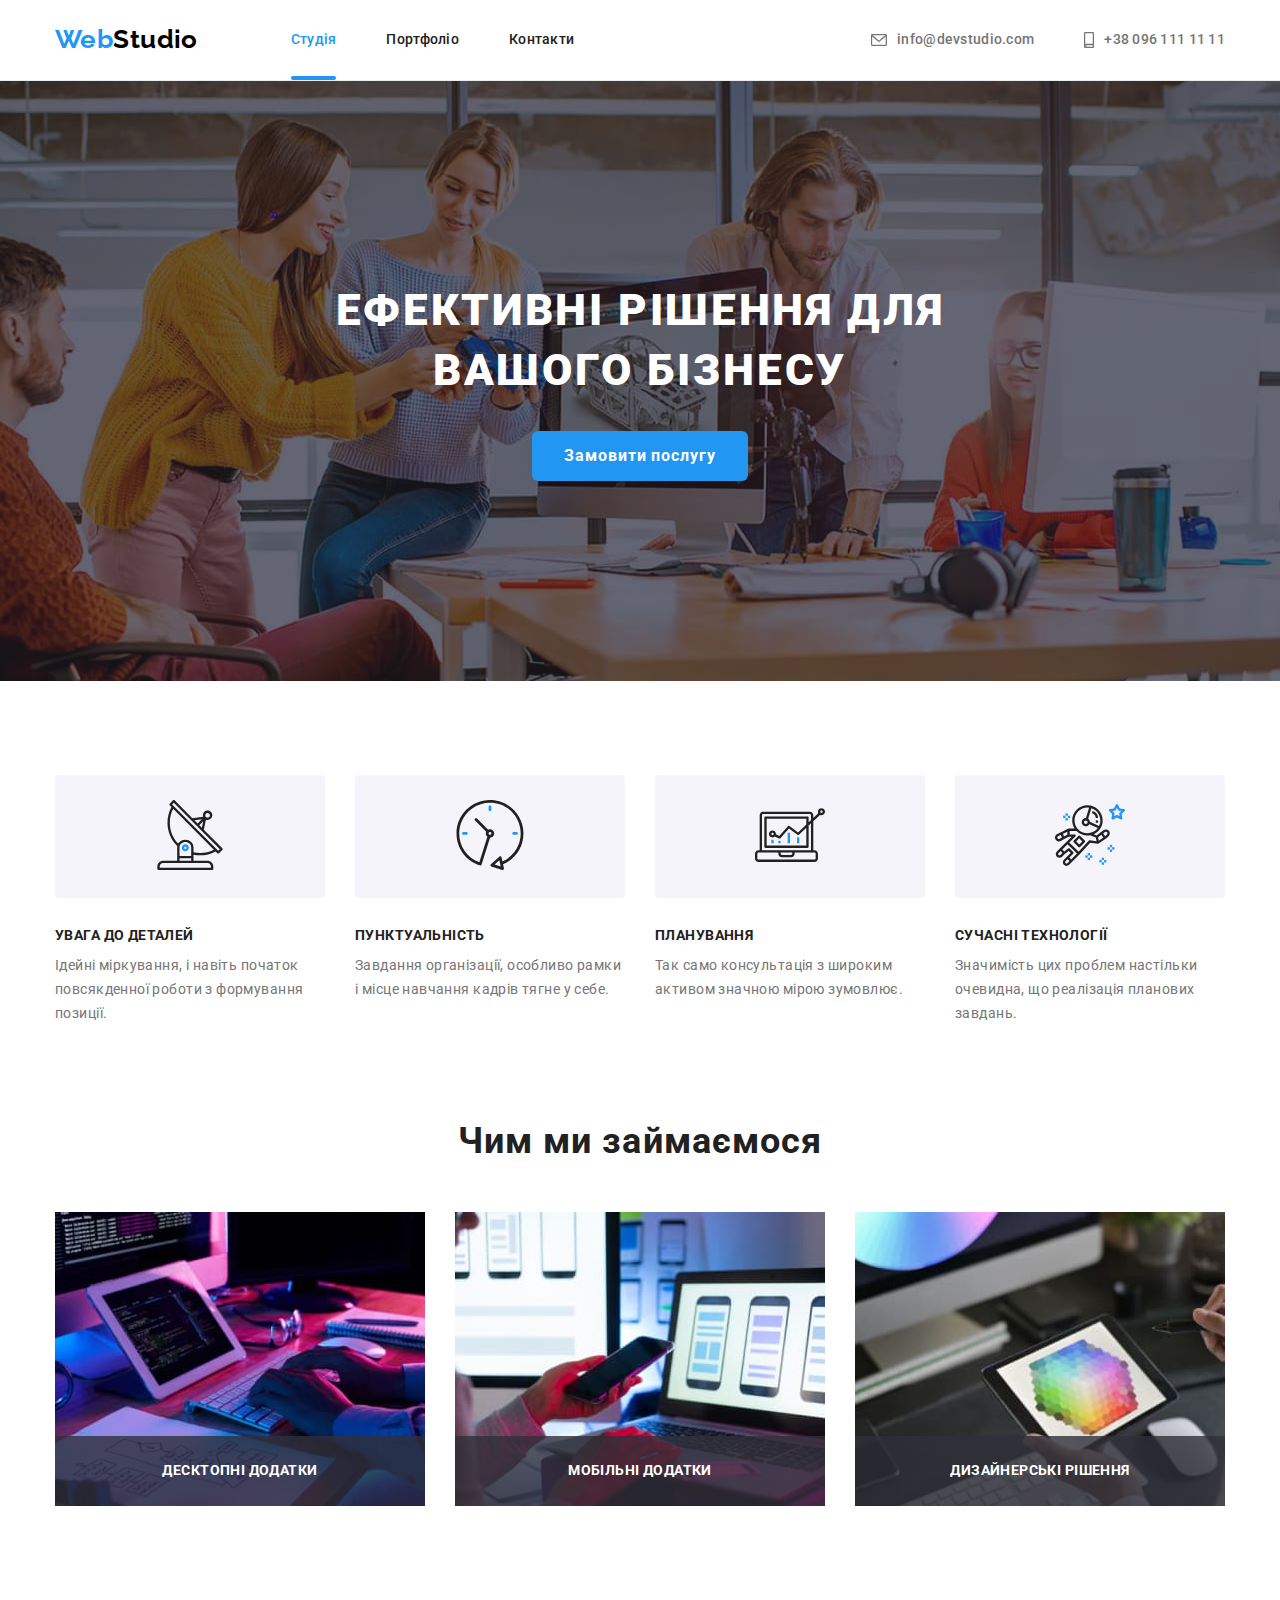
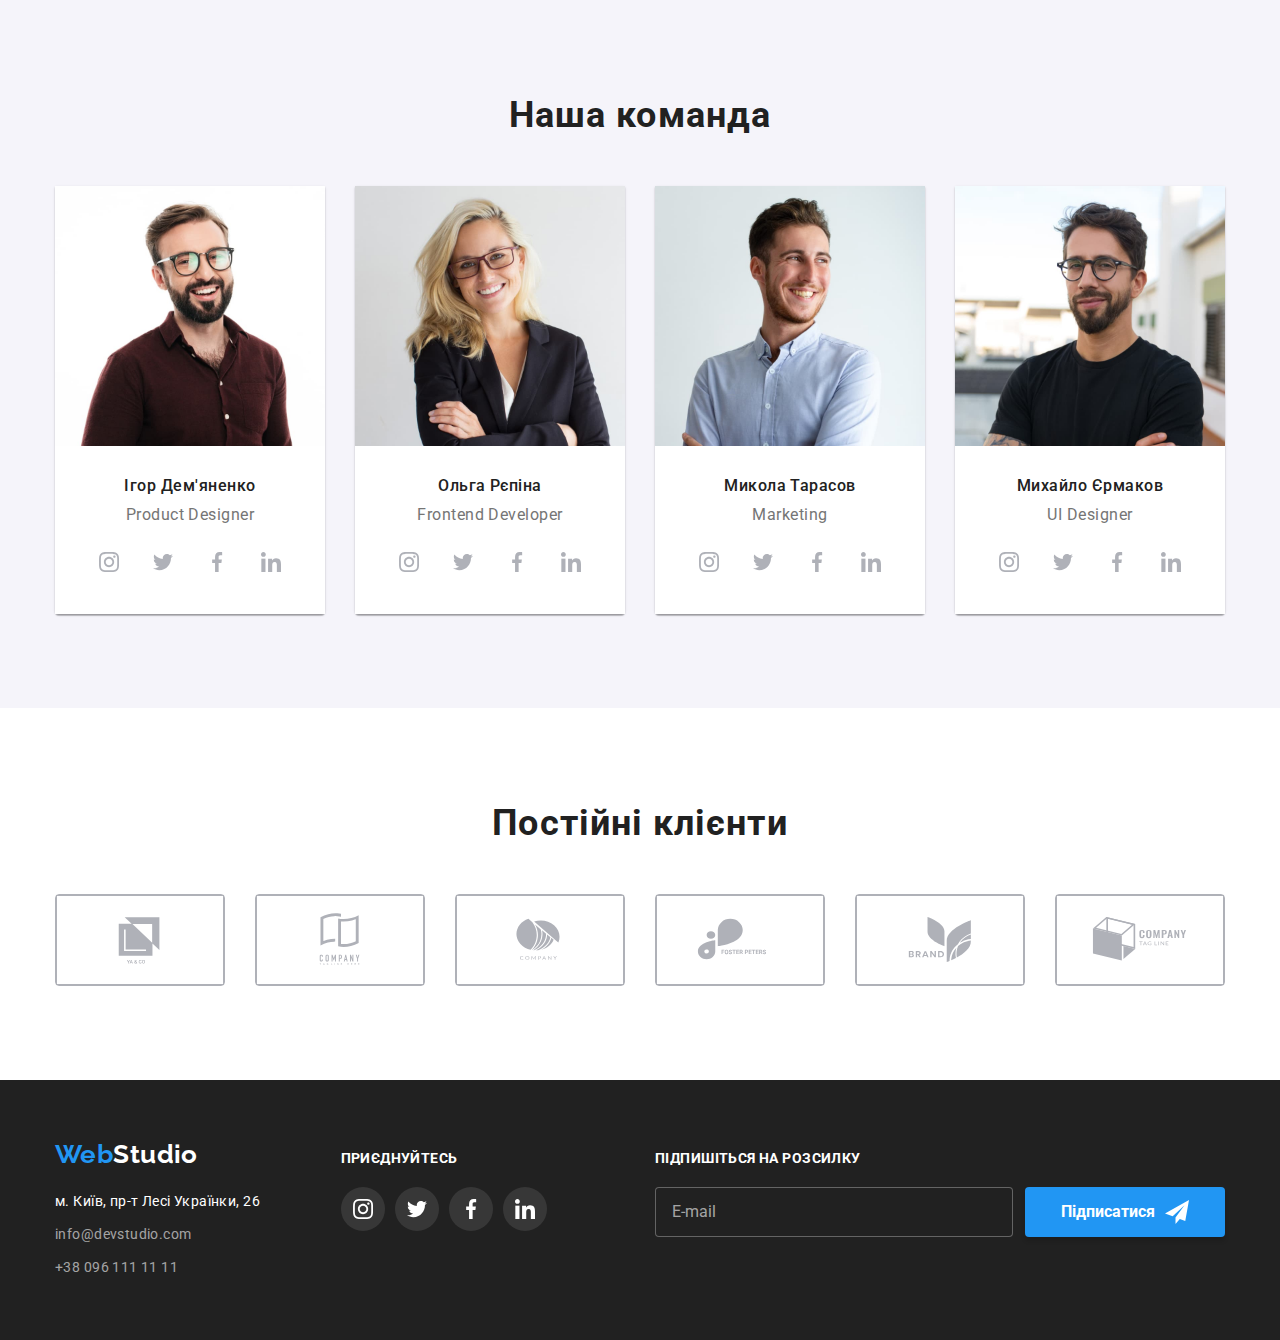
==== index.html @ c2064d3a "21.11.2022" ====
<!DOCTYPE html>
<html lang="uk">
<head>
    <meta charset="UTF-8">
    <meta http-equiv="X-UA-Compatible" content="IE=edge">
    <meta name="viewport" content="width=device-width, initial-scale=1.0">
    <title>WebStudio</title>
    <link href="https://fonts.googleapis.com/css2?family=Raleway:wght@700&family=Roboto:wght@400;500;700;900&display=swap" rel="stylesheet"/>
    <link rel="stylesheet" href="https://cdnjs.cloudflare.com/ajax/libs/modern-normalize/1.1.0/modern-normalize.min.css"/>
    <link rel="stylesheet" href="./css/styles.css"/>
</head>
<body class="page-body">
    <header class="page-header">
        <div class="container">
            <nav class="header-nav">
                <a href="./index.html" class="logo">
                    <span class="logo-first">Web</span>Studio
                </a>
        
                <ul class="site-nav list">
                    <li class="item"> <a href="./index.html" class="link current">Студія</a></li>
                    <li class="item"> <a href="./portfolio.html" class="link">Портфоліо</a></li>
                    <li class="item"> <a href="" class="link">Контакти</a></li>
                </ul>
            </nav>
       
                <ul class="auth-nav list">
                    <li class="item"> 
                        <a href="mailto:info@devstudio.com" class="link">
                            <svg class="email-icon icon" width="16" height="12">
                                <use href="./images/icons.svg#icon-email"></use>
                            </svg>
                            <span>info@devstudio.com</span>
                        </a>
                    </li>
                    <li class="item"> 
                        <a href="tel:+380961111111" class="link">
                            <svg class="email-icon icon" width="10" height="16">
                                <use href="./images/icons.svg#icon-smartphone"></use>
                            </svg>
                            <span>+38 096 111 11 11</span>
                        </a>
                    </li>
                </ul>
        </div>
        
    </header>

    <main>
            <section class="section-title section">
                <div class="container">
                    <h1 class="hero">Ефективні рішення для<br> вашого бізнесу</h1>
                    <button data-modal-open type="button" class="button studio">
                    Замовити послугу
                    </button>
                </div>
                
            </section>

      
            <section class="benefits section">
                <div class="container main-benefits">
                     <h2 hidden>Переваги</h2>
                     <ul class="list-benefits">
                        <li class="item">
                            <div class="list-icons">
                                <svg class="icon-benefits" width="70" height="70">
                                    <use href="./images/icons.svg#icon-antenna"></use>
                               </svg>
                            </div>
                            <h3 class="title">УВАГА ДО ДЕТАЛЕЙ</h3>
                            <p class="about">Ідейні міркування, і навіть початок повсякденної роботи з формування позиції.</p>
                        </li>
                        <li class="item">
                            <div class="list-icons">
                                <svg class="icon-benefits" width="70" height="70">
                                    <use href="./images/icons.svg#icon-clock"></use>
                               </svg>
                            </div>
                            <h3 class="title">ПУНКТУАЛЬНІСТЬ</h3>
                            <p class="about">Завдання організації, особливо рамки і місце навчання кадрів тягне у себе.</p>
                        </li>
                        <li class="item">
                            <div class="list-icons">
                                <svg class="icon-benefits" width="70" height="70">
                                    <use href="./images/icons.svg#icon-diagram"></use>
                               </svg>
                            </div>
                            <h3 class="title">ПЛАНУВАННЯ</h3>
                            <p class="about">Так само консультація з широким активом значною мірою зумовлює.</p>
                        </li>
                        <li class="item">
                            <div class="list-icons">
                                <svg class="icon-benefits" width="70" height="70">
                                    <use href="./images/icons.svg#icon-astronaut"></use>
                               </svg>
                            </div>
                            <h3 class="title">СУЧАСНІ ТЕХНОЛОГІЇ</h3>
                            <p class="about">Значимість цих проблем настільки очевидна, що реалізація планових завдань.</p>
                        </li>
                    </ul>
                </div> 
            </section>
          
        
       
            <section class="work section">
                <div class="container">
                    <h2 class="primary-title">Чим ми займаємося</h2>
                    <ul class="images">
                        <li class="item">
                            <img src="./images/box1.jpg" alt="Жіночі_руки_на_клавіатурі_працюють_на_ПК" width="370">
                            <p class="work-deskription">Десктопні додатки</p>
                        </li>
                        <li class="item">
                            <img src="./images/box2.jpg" alt="Жіночі_руки_з_мобільним_телефоном_та_ноутбуком" width="370">
                            <p class="work-deskription">Мобільні додатки</p>
                        </li>
                        <li class="item">
                            <img src="./images/box3.jpg" alt="Жіночі_руки_з_планшетом" width="370">
                            <p class="work-deskription">Дизайнерські рішення</p>
                        </li>
                    </ul>    
                </div>
            </section>
       
        
       
            <section class="command section">
                <div class="container">
                <h2 class="primary-title">Наша команда</h2>
                <ul class="list-job">
                    <li class="item"> 
                        <img src="./images/img.jpg" alt="foto_Ігор_Дем'яненко" width="270">
                        <div class="our-team">
                            <h3 class="name">Ігор Дем'яненко</h3> 
                            <p class="job-title">Product Designer</p>
                            <ul class="social-icons list">
                                <li class="social-item">
                                    <a href="" class="social-link link">
                                        <svg class="social-icon" width="20" height="20">
                                            <use href="./images/icons.svg#icon-instagram"></use>
                                        </svg>   
                                    </a>
                                </li>
                                <li class="social-item">
                                    <a href="" class="social-link link">
                                        <svg class="social-icon" width="20" height="20">
                                            <use href="./images/icons.svg#icon-twitter"></use>
                                        </svg>   
                                    </a>
                                </li>
                                <li class="social-item">
                                    <a href="" class="social-link link">
                                        <svg class="social-icon" width="20" height="20">
                                            <use href="./images/icons.svg#icon-facebook"></use>
                                        </svg>   
                                    </a></li>
                                <li class="social-item">
                                    <a href="" class="social-link link">
                                        <svg class="social-icon" width="20" height="20">
                                            <use href="./images/icons.svg#icon-linkedin"></use>
                                        </svg>  
                                    </a>
                                </li>
                            </ul>
                        </div>    
                    </li>

                    <li class="item"> 
                        <img src="./images/img(1).jpg" alt="foto_Ольга_Рєпіна" width="270">
                        <div class="our-team">
                            <h3 class="name">Ольга Рєпіна</h3>
                            <p class="job-title">Frontend Developer</p>
                            <ul class="social-icons list">
                                <li class="social-item">
                                    <a href="" class="social-link link">
                                        <svg class="social-icon" width="20" height="20">
                                            <use href="./images/icons.svg#icon-instagram"></use>
                                        </svg>   
                                    </a>
                                </li>
                                <li class="social-item">
                                    <a href="" class="social-link link">
                                        <svg class="social-icon" width="20" height="20">
                                            <use href="./images/icons.svg#icon-twitter"></use>
                                        </svg>   
                                    </a>
                                </li>
                                <li class="social-item">
                                    <a href="" class="social-link link">
                                        <svg class="social-icon" width="20" height="20">
                                            <use href="./images/icons.svg#icon-facebook"></use>
                                        </svg>   
                                    </a></li>
                                <li class="social-item">
                                    <a href="" class="social-link link">
                                        <svg class="social-icon" width="20" height="20">
                                            <use href="./images/icons.svg#icon-linkedin"></use>
                                        </svg>  
                                    </a>
                                </li>
                            </ul>

                        </div>
                    </li>
                    <li class="item"> 
                        <img src="./images/img(2).jpg" alt="foto_Микола_Тарасов" width="270">
                        <div class="our-team">
                            <h3 class="name">Микола Тарасов</h3>
                            <p class="job-title">Marketing</p>
                            <ul class="social-icons list">
                                <li class="social-item">
                                    <a href="" class="social-link link">
                                        <svg class="social-icon" width="20" height="20">
                                            <use href="./images/icons.svg#icon-instagram"></use>
                                        </svg>   
                                    </a>
                                </li>
                                <li class="social-item">
                                    <a href="" class="social-link link">
                                        <svg class="social-icon" width="20" height="20">
                                            <use href="./images/icons.svg#icon-twitter"></use>
                                        </svg>   
                                    </a>
                                </li>
                                <li class="social-item">
                                    <a href="" class="social-link link">
                                        <svg class="social-icon" width="20" height="20">
                                            <use href="./images/icons.svg#icon-facebook"></use>
                                        </svg>   
                                    </a></li>
                                <li class="social-item">
                                    <a href="" class="social-link link">
                                        <svg class="social-icon" width="20" height="20">
                                            <use href="./images/icons.svg#icon-linkedin"></use>
                                        </svg>  
                                    </a>
                                </li>
                            </ul>

                        </div>
                    </li>

                    <li class="item">
                        <img src="./images/img(3).jpg" alt="foto Михайло Єрмаков" width="270">
                        <div class="our-team">
                            <h3 class="name">Михайло Єрмаков</h3>
                            <p class="job-title">UI Designer</p>
                            <ul class="social-icons list">
                                <li class="social-item">
                                    <a href="" class="social-link link">
                                        <svg class="social-icon" width="20" height="20">
                                            <use href="./images/icons.svg#icon-instagram"></use>
                                        </svg>   
                                    </a>
                                </li>
                                <li class="social-item">
                                    <a href="" class="social-link link">
                                        <svg class="social-icon" width="20" height="20">
                                            <use href="./images/icons.svg#icon-twitter"></use>
                                        </svg>   
                                    </a>
                                </li>
                                <li class="social-item">
                                    <a href="" class="social-link link">
                                        <svg class="social-icon" width="20" height="20">
                                            <use href="./images/icons.svg#icon-facebook"></use>
                                        </svg>   
                                    </a></li>
                                <li class="social-item">
                                    <a href="" class="social-link link">
                                        <svg class="social-icon" width="20" height="20">
                                            <use href="./images/icons.svg#icon-linkedin"></use>
                                        </svg>  
                                    </a>
                                </li>
                            </ul>

                        </div>
                    </li>
                </ul>
                </div>
            </section>

            <section class="section regular-customer">
                <div class="container">
                    <h2 class="primary-title">Постійні клієнти</h2>
                    <ul class="list-customer">
                         <li class="item">
                            <a href="" class="logo-customer">
                                <svg class="logo-icon" width="106" height="60">
                                    <use href="./images/icons.svg#icon-ya-end-co"></use>
                                </svg>
                            </a>
                         </li>
                         <li class="item">
                            <a href="" class="logo-customer">
                                <svg class="logo-icon" width="106" height="60">
                                    <use href="./images/icons.svg#icon-company-th"></use>
                                </svg>
                            </a>    
                         </li>
                         <li class="item">
                            <a href="" class="logo-customer">
                                <svg class="logo-icon" width="106" height="60">
                                    <use href="./images/icons.svg#icon-company"></use>
                                </svg>
                            </a>
                         </li>
                         <li class="item">
                            <a href="" class="logo-customer">
                                <svg class="logo-icon" width="106" height="60">
                                    <use href="./images/icons.svg#icon-foster-peters"></use>
                                </svg>
                            </a>
                         </li>
                         <li class="item">
                            <a href="" class="logo-customer">
                                <svg class="logo-icon" width="106" height="60">
                                    <use href="./images/icons.svg#icon-brand"></use>
                                </svg>
                            </a>
                         </li>
                         <li class="item">
                            <a href="" class="logo-customer">
                                <svg class="logo-icon" width="106" height="60">
                                    <use href="./images/icons.svg#icon-company-tl"></use>
                                </svg>
                            </a>
                         </li>
                    </ul>
                </div>
            </section>  
    </main>

    <footer class="page-footer">
        <div class="container">
            <div class="box-footer">
                <a href="./index.html" class="logo footer">
                    <span class="logo-first">Web</span>Studio
                </a>
           
                <address>
                    <ul class="basement">
                        <li class="item"><a href="#" class="adress">м. Київ, пр-т Лесі Українки, 26</a></li>
                        <li class="item"><a href="mailto:info@devstudio.com" class="contacts mail">info@devstudio.com</a></li>
                        <li><a href="tel:+380961111111" class="contacts">+38 096 111 11 11</a></li>
                    </ul>  
                </address>
            </div> 

            <div class="social-address">
                <p class="go">приєднуйтесь</p>
                <ul class="icon-address">
                    <li class="list-address">
                        <a href="" class="icons-footer">
                            <svg class="social-footer" width="20" height="20">
                                <use href="./images/icons.svg#icon-instagram"></use>
                            </svg>
                        </a>
                    </li>
                    <li class="list-address">
                        <a href="" class="icons-footer">
                            <svg class="social-footer" width="20" height="20">
                                <use href="./images/icons.svg#icon-twitter"></use>
                            </svg>
                        </a>
                    </li>
                    <li class="list-address">
                        <a href="" class="icons-footer">
                            <svg class="social-footer" width="20" height="20">
                                <use href="./images/icons.svg#icon-facebook"></use>
                            </svg>
                        </a>
                    </li>
                    <li class="list-address">
                        <a href="" class="icons-footer">
                            <svg class="social-footer" width="20" height="20">
                                <use href="./images/icons.svg#icon-linkedin"></use>
                            </svg>
                        </a>
                    </li>
                </ul>
            </div>
            <div class="mailing-list">
                <p class="go">Підпишіться на розсилку</p>
                <form name="footer-mailing" class="footer-mailing">
                    <label>
                        <input type="email"
                        name="footer-mail"
                        placeholder="E-mail"
                        class="e-mail"/>
                    </label>
                    <button type="button" class="footer-button">
                        <span class="subscription">Підписатися</span>
                        <svg width="24" height="24">
                            <use href="./images/icons.svg#icon-send"></use>
                        </svg>
                    </button>
                </form>
            </div>
        </div>
    </footer>
    <div class="backdrop is-hidden" data-modal>
        <div class="modal">
            <button class="close-sign" data-modal-close>
                <svg class="icon-close" width="18" height="18">
                    <use href="./images/icons.svg#icon-close"></use>
                </svg>
            </button>
            
            <form name="form-callback" class="modal-form">
                <p class="modal-tittle">Залиште свої дані, ми вам передзвонимо</p>
                <label for="user-name" class="modal-label">Ім'я</label>
                <div class="input-wrapper">
                    <input 
                    name="user-name"
                    id="user-name"
                    type="text"
                    class="modal-input"
                    />

                  <svg class="input-icon" width="18" height="18">
                    <use href="./images/icons.svg#icon-person"></use>
                  </svg>
                </div>

                <label for="user-name" class="modal-label">Телефон</label>
                <div class="input-wrapper">
                    <input 
                    name="user-tel"
                    id="user-tel"
                    type="tel"
                    class="modal-input"
                    />
                    <svg class="input-icon" width="18" height="18">
                        <use href="./images/icons.svg#icon-phone"></use>
                    </svg>
                </div>
               

                <label for="user-name" class="modal-label">Пошта</label>
                <div class="input-wrapper">
                    <input 
                    name="user-mail"
                    id="user-mail"
                    type="email"
                    class="modal-input"
                    />
                    <svg class="input-icon" width="18" height="18">
                        <use href="./images/icons.svg#icon-email-black"></use>
                    </svg>
                </div>

                <label for="user-name" class="modal-label">Коментар</label>
                <textarea 
                 name="user-comment"
                 id="user-comment"
                 placeholder="Введіть текст"
                 class="modal-input commentarea"></textarea>

                <div class="input-wrapper check-line">
                    <input hidden
                    name="checkbox-agree"
                    id="checkbox-agree"
                    value="agree"
                    type="checkbox"
                    class="modal-agree"/>

                    <label for="checkbox-agree" class="checkbox-agree">
                        <span class="icon-wrapper">
                            <svg class="agree-icon" width="11" height="8">
                                <use href="./images/icons.svg#icon-vector"></use>
                            </svg>
                        </span> 
                        Погоджуюся з розсилкою та приймаю
                        <a class="agree-link" href="">Умови договору</a>
                    </label>
                </div>

                <button type="submit" class="modal-buttom">Відправити</button>

            </form>
        </div>
    </div>
    <script src="./js/modal.js"></script>
</body>
</html>
---- css/styles.css ----
:root {
    --primary-text-color:#212121;
    --title-text-color:#757575;
    --accent-color:#2196F3;
    --primary-white-color:#Ffffff;
    --background-color:#F5F4FA;
    --border-color:#EEEEEE;
    --fill-icons: #AFB1B8;
    --timing-fuction: cubic-bezier(0.4, 0, 0.2, 1);
}

body {
    background-color: var(--primary-white-color);
    color:var(--primary-text-color);
    font-family:'Roboto', sans-serif;
    font-size: 14px;
    letter-spacing: 0.03em;
}
.section {
    /* max-width: 1600px; */
    padding-left: 15px;
    padding-right: 15px;
}

.container {
    margin-left: auto;
    margin-right: auto;
    width: 1200px;
    padding-left: 15px;
    padding-right: 15px;
} 

ul,
h1,
h2,
h3,
p {
    margin: 0;
    padding: 0;
}

ul {
    list-style: none;
    
}

/* Header */

.page-header {
    border-bottom: 1px solid #ECECEC;
}

.header-nav {
    display: flex;
    align-items: center;
}

.page-header .container {
    display: flex;
    align-items: center;
}


.site-nav {
    display: flex;
    align-items: center;
    margin-left: 93px;
}


.site-nav .item+ .item {
    margin-left: 50px;
}





/* Logo */
.logo {
    color:#000000;
    font-family: 'Raleway', cursive;
    font-weight: 700;
    font-size: 26px;
    text-decoration: none;
}
.header-nav .logo {
    display: block;
    padding-top: 24px;
    padding-bottom: 25px;
}

.logo-first {
    color: var(--accent-color);
}


/* Site nav */
.site-nav .link {
    display: block;
    padding-top: 32px;
    padding-bottom: 32px;

    color:var(--primary-text-color);

    font-weight: 500;
    font-size: 14px;
    line-height: 1.14;
    letter-spacing: 0.02em;
    text-decoration: none;

    transition-property: color;
    transition-duration: 250ms;
    transition-timing-function: var(--timing-fuction);

}
.site-nav .link:hover,
.site-nav .link:focus {
    color: var(--accent-color);
}
.site-nav .link.current {
    color: var(--accent-color);
    position: relative;
}

.site-nav .link.current::after {
    content: " ";
    position: absolute;
    left: 0;
    bottom: 0;
    background-color: var(--accent-color);

    display: block;
    width: 100%;
    height: 4px;
    border-radius: 2px;
   
}

/* Auth-nav */

.auth-nav {
    display: flex;
    align-items: center;
    margin-left: auto;
}

.auth-nav .item+ .item {
    margin-left: 50px;
}

.auth-nav .link {
    color: var(--title-text-color);
    font-weight: 500;
    font-size: 14px;
    line-height: 1.14;
    letter-spacing: 0.02em;
    text-decoration: none;

    display: flex;
    align-items: center;

    transition-property: color;
    transition-duration: 250ms;
    transition-timing-function: var(--timing-fuction);
}

.auth-nav .link .icon {
    margin-right: 10px;
    fill: none;
    stroke: currentColor;

    transition-property: color;
    transition-duration: 250ms;
    transition-timing-function: var(--timing-fuction);
}

.auth-nav .link:hover,
.auth-nav .link:focus {
    color: var(--accent-color);

}

/* Title */
.section-title .hero {
    margin-top: 0;
    margin-bottom: 30px;
  

    color: var(--primary-white-color);
    font-weight: 900;
    font-size: 44px;
    line-height: 1.36;
    text-align: center;
    letter-spacing: 0.06em;
    text-transform: uppercase;
}

.section-title.section {
    max-width: 1600px;
    padding-top: 200px;
    padding-bottom: 200px;
    margin: 0 auto;
 
    background-color: var(--primary-text-color);
    text-align: center;



    background-image:
    linear-gradient(
        rgba(47, 48, 58, 0.4),
        rgba(47, 48, 58, 0.4)),
    url(../images/hero\ bg.jpg); 
    
    
    background-position: center;
    background-size: cover;
    
}





/* Переваги */
.benefits.section {
    padding-top: 94px;
    padding-bottom: 94px;
}

.list-benefits {
    display: flex;
    align-items: flex-start;
    gap: 30px;  
}

.list-benefits .item {
    flex-basis: calc((100% - 90px) / 4);
}

.list-benefits .title {
    margin-top: 0;
    margin-bottom: 10px;

    font-size: 14px;
    line-height: 1.14;
    letter-spacing: 0.03em;
    text-transform: uppercase;
}

.list-benefits .about {
    color: var(--title-text-color);
    font-size: 14px;
    line-height: 1.71;
    letter-spacing: 0.03em;
}

.list-benefits .list-icons {
    padding: 25px 100px;
    border: none;
    border-radius: 4px;
    background-color: var(--background-color);
    margin-bottom: 30px; 
}



/* Чим ми займаємося */
.work.section {
    padding-bottom: 94px;
    padding-top: 0;
}

.work .primary-title {
    font-size: 36px;
    line-height: 1.17;
    text-align: center;
    letter-spacing: 0.03em;
    margin-bottom: 50px;
}
.images {
    display: flex;
    justify-content: space-between;
}

.images .item {
    position: relative;
}

.images .work-deskription {
    font-weight: 700;
    font-size: 14px;
    line-height: 1.14;
    text-align: center;
    letter-spacing: 0.03em;
    text-transform: uppercase;
    width: 370px;
    height: 70px;

    color: var(--primary-white-color);
    background-color: rgba(47, 48, 58, 0.8);
    position: absolute;
    bottom: 0;

    display: flex;
    align-items: center;
    justify-content: center;

}

/* Наша команда */
.command-container {
    display: flex;
    justify-content: center;
    background-color: var(--background-color);
}

.command {
    padding-top: 94px;
    padding-bottom: 94px;
}


.list-job {
    display: flex;
    justify-content: space-between;
}

.command .primary-title {
    font-size: 36px;
    line-height: 1.17;
    text-align: center;
    letter-spacing: 0.03em;
    margin-bottom: 50px;
    
}

.command .name  {
    font-weight: 500;
    font-size: 16px;
    line-height: 1.19;
    text-align: center;
    letter-spacing: 0.03em;
    margin-bottom: 10px;
   }

.command .job-title {
    color: var(--title-text-color);
    font-size: 16px;
    line-height: 1.19;
    text-align: center;
    letter-spacing: 0.03em;
}


.command {
    background-color: var(--background-color);
}

.list-job .item {
    box-shadow: 0px 1px 3px rgba(0, 0, 0, 0.12), 0px 1px 1px rgba(0, 0, 0, 0.14), 0px 2px 1px rgba(0, 0, 0, 0.2);
    border-radius: 0px 0px 4px 4px;
} 

.our-team {
    padding: 30px 0;
    background-color: var(--primary-white-color);
}

.list-job .social-icons {
    display: flex;
    justify-content: center;
    margin-top: 16px;
}



.list-job .social-item {
    width: 44px;
    height: 44px;
    border-radius: 50%;
  
    margin-right: 10px;
}

.list-job .social-item:last-child {
    margin-right: 0;
}

.list-job .social-link {
    width: 100%;
    height: 100%;
    border-radius: 50%;
    display: flex;
    align-items: center;
    justify-content: center;
    color:var(--fill-icons);

    transition-property: background-color;
    transition-duration: 250ms;
    transition-timing-function: var(--timing-fuction);
}

.list-job .social-link:hover, 
.list-job .social-link:focus {
    background-color: var(--accent-color);
}

.list-job .social-icon {
    fill: var(--fill-icons); 
}

.list-job .social-link:hover .social-icon,
.list-job .social-link:focus .social-icon {
    fill: var(--primary-white-color);
}

/* Постійні клієнти */

.regular-customer .primary-title {
    font-size: 36px;
    line-height: 1.17;
    text-align: center;
    letter-spacing: 0.03em;
    margin-bottom: 50px;
}

.list-customer  {
    display: flex;
    align-items: flex-start;
    gap: 30px;
}

.list-customer .item {
    width: 170px;
    height: 92px;
    flex-basis: calc((100% - 150px) / 6);
    background-color: var(--primary-white-color);
    border: 1px solid var(--fill-icons);
    border-radius: 4px;

    transition-property: border;
    transition-duration: 250ms;
    transition-timing-function: var(--timing-fuction);
    }

.list-customer .logo-customer {
    width: 100%;
    height: 100%;
    color: var(--fill-icons);
    border: 1px solid var(--fill-icons);
    
    display: flex;
    align-items: center;
    justify-content: center; 

    transition-property: color;
    transition-duration: 250ms;
    transition-timing-function: var(--timing-fuction);
}

.list-customer .logo-icon {
    fill: currentColor;
}

.list-customer .item:hover,
.list-customer .item:focus {
    border: 1px solid var(--accent-color);
}

.list-customer .logo-customer:hover, 
.list-customer .logo-customer:focus {
    color: var(--accent-color);
}




/* Button */
.button {
    min-width: 216px;
    border-radius: 6px;
    cursor: pointer;
    color: var(--primary-white-color);
    background-color: var(--accent-color);
    font-family: inherit;
    font-weight: 700;
    font-size: 16px;
    line-height: 1.88;
    letter-spacing: 0.06em;
}

.button.studio {
    padding:10px 32px;
    border: none;
}

.backdrop {
    position: fixed;
    top: 0;
    left: 0;
    width: 100%;
    height: 100%;
    background-color: rgba(0, 0, 0, 0.2);

    opacity: 1;
    transition: opacity 250ms visibility 250ms var(--timing-fuction);
}

.backdrop.is-hidden {
    opacity: 0;
    pointer-events: none;
    visibility: none;
}

.backdrop.is-hidden .modal {
    transform: scale(0.9);
}

.modal {
    position: absolute;
    top: 50%;
    left: 50%;
    width: 528px;
    height: 581px;
    border-radius: 4px;
    background-color: rgba(255, 255, 255, 1);
    box-shadow: 0 4px 4px 0 rgba(0, 0, 0, 0.25);

    transform: translate(-50%, -50%) scale(1);
    transition: transform 250ms var(--timing-fuction);
}

.modal .close-sign {
    position: absolute;
    display: flex;
    justify-content: center;
    cursor: pointer;
    align-items: center;
    top: 8px;
    right: 8px;
    width: 30px;
    height: 30px;
    border: 1px solid #ECECEC;
    border-radius: 50%;
    background-color: var(--primary-white-color);
} 
.close-sign .icon-close {
    fill: var(--primary-text-color);
    transition: fill 250ms var(--timing-fuction);
}

.close-sign .icon-close:hover,
.close-sign .icon-close:focus {
    fill: var(--accent-color);
}

.modal-tittle {
    display: flex;
    justify-content: center;
    align-items: center;
    width: 448px;
    height: 23px;
    margin-bottom: 12px;
    font-weight: 700;
    font-size: 20px;
    line-height: 1.15;
    text-align: center;
    letter-spacing: 0.03em;
    color: #212121;
}

.modal-form {
    padding: 40px;
}

.modal-label {
    font-size: 12px;
    line-height: 1.17;
    letter-spacing: 0.01em;
    color: var(--title-text-color);
    margin-bottom: 4px;
    
}

.modal-input {
    width: 100%;
    height: 40px;
    cursor: pointer;
    border-radius: 4px;
    border: 1px solid rgba(33, 33, 33, 0.2);
    padding: 12px;
    padding-left: 42px;

    transition: outline 250ms var(--timing-fuction);
}

.input-wrapper {
    position: relative;
    margin-bottom: 10px;
}

.input-icon {
    position: absolute;
    left: 12px;
    top: 50%;
    transform: translateY(-50%);
    fill: var(--primary-text-color);

    transition: fill 250ms var(--timing-fuction);
}

.modal-input.commentarea {
    padding: 12px 16px;
    height: 120px;
    resize: none;
    color: rgba(117, 117, 117, 0.5);
    margin-bottom: 20px;
}


.modal-input:focus + .input-icon {
    fill: var(--accent-color);
}
.modal-input:focus {
    outline: 1px solid var(--accent-color);  
}

.modal-input.commentarea::placeholder {
    color: rgba(117, 117, 117, 0.5);
}


.check-line {
    padding-left: 13px;
    margin-bottom: 30px;
}

.checkbox-agree {
    display: flex;
    align-items: center;
    cursor: pointer;
    font-size: 14px;
    line-height: 1.71;
    letter-spacing: 0.03em;
    color: var(--title-text-color);
} 

.checkbox-agree .icon-wrapper {
    width: 16px;
    height: 15px;
    margin-right: 8px;
    border: 2px solid var(--primary-text-color);
    border-radius: 2px;
    display: flex;
    align-items: center;
    justify-content: center;
}

.checkbox-agree .agree-icon {
    fill: transparent;
    border: none;
}

.check-line input:checked + .checkbox-agree .icon-wrapper {
    background: #2196F3;
    border: none;
}

.check-line input:checked + .checkbox-agree .agree-icon {
    fill: var(--primary-white-color);
}

.agree-link {
    margin-left: 5px;
    text-decoration-line: underline;
    color: #2196F3;

}

.modal-buttom {
    font-size: 16px;
    line-height: 1.88;
    
    display: flex;
    align-items: center;
    justify-content: center;
    margin: auto;
    letter-spacing: 0.06em;
    
    width: 200px;
    height: 50px;
    cursor: pointer;
    color: var(--primary-white-color);
    background-color: var(--accent-color);
    border: none;
    border-radius: 4px;
    box-shadow: 0px 4px 4px rgba(0, 0, 0, 0.15);
    margin-bottom: 4px;
}


/* Footer */
footer {
    background-color: var(--primary-text-color);
}

.logo.footer {
    display: block;
    margin-bottom: 20px;

    color: var(--primary-white-color);
}


address {
    font-style: normal;
}

.basement .item {
    margin-bottom: 9px;
}

.adress {
    color: var(--primary-white-color);
    font-size: 14px;
    line-height: 1.71;
    letter-spacing: 0.03em;
    text-decoration: none;

    transition-property: color;
    transition-duration: 250ms;
    transition-timing-function: var(--timing-fuction);
}

.contacts {
    color: rgba(255, 255, 255, 0.6);
    font-size: 14px;
    line-height: 1.71;
    letter-spacing: 0.03em;
    text-decoration: none;

    transition-property: color;
    transition-duration: 250ms;
    transition-timing-function: var(--timing-fuction);
}

.contacts.mail {
    margin-bottom: 9px;
}

.basement .adress:hover,
.basement .adress:focus {
    color: var(--accent-color);
}

.basement .contacts:hover,
.basement .contacts:focus {
    color: var(--accent-color);

}



.page-footer {
    padding-top: 60px;
    padding-bottom: 60px;
}

.page-footer .container {
    display: flex;
    align-items: baseline;
    justify-content: space-between;

}

.page-footer .box-footer {
    display: flex;
    flex-direction: column;
    margin-right: 70px;
} 

.container .logo .footer {
    margin-bottom: 20px;
}

.go {
    color: var(--primary-white-color);
    /* font-family: 'Roboto'; */
    font-weight: 700;
    font-size: 14px;
    line-height: 1.14;
    letter-spacing: 0.03em;
    text-transform: uppercase;

    margin-bottom: 20px;
}
.social-address .icon-address {
    display: flex;
    align-items: center;
}

.icon-address .list-address {
    width: 44px;
    height: 44px;
    border-radius: 50%;
    background-color: rgba(255, 255, 255, 0.1);

    margin-right: 10px;

    transition-property: background-color;
    transition-duration: 250ms;
    transition-timing-function: var(--timing-fuction);
}
.icon-address .list-address:last-child {
    margin-right: 0;
}

.icon-address .icons-footer {
    width: 100%;
    height: 100%;
    display: flex;
    align-items: center;
    justify-content: center;
    border-radius: 50%;
    color: var(--primary-white-color);

    transition-property: background-color;
    transition-duration: 250ms;
    transition-timing-function: var(--timing-fuction);
}

.list-address .social-footer {
    fill:var(--primary-white-color);
}

.icon-address .list-address:hover,
.icon-address .list-address:focus {
    background-color: var(--accent-color);
}

.icon-address .icons-footer:focus {
    background-color: var(--accent-color);
}

.social-address {
    margin-right: 98px;
}

.mailing-list {
    position: relative;
}

.footer-mailing {
    display: flex;
}

.e-mail {
    cursor: pointer;
    width: 358px;
    height: 50px;
    margin-right: 12px;
    border: 1px solid rgba(255, 255, 255, 0.3);
    box-shadow: (0px 4px 4px rgba(0, 0, 0, 0.15));
    border-radius: 4px;
    background-color: var(--primary-text-color);
    font-size: 16px;
    line-height: 1.25;
    color: var(--primary-white-color);
    padding-left: 16px;
}

.e-mail:checked {
    border: 1px solid var(--accent-color);
}

.e-mail::placeholder {
    font-size: 16px;
    line-height: 1.25;
    color: rgba(255, 255, 255, 0.6);
}

.footer-button {
    display: flex;
    align-items: center;
    justify-content: center;
    width: 200px;
    height: 50px;
    background-color: var(--accent-color);
    color: var(--primary-white-color);
    box-shadow: 0px 4px 4px rgba(0, 0, 0, 0.15);
    border-radius: 4px;
    cursor: pointer;
    border: none;
}

.subscription {
    margin-right: 10px;
    font-weight: 700;
    font-size: 16px;
    line-height: 1.88;
}




/* Portfolio */

.page-filter .item:not(:last-child) {
    margin-right: 8px;
}

.filter.portfolio {
    padding: 6px 25px;
}


.filter.portfolio-one {
    padding: 6px 22px;
}

.filter {
    cursor: pointer;
    border: none;
    border-radius: 6px;
    font-family: inherit;
    font-weight: 500;
    font-size: 16px;
    line-height: 1.63;
    letter-spacing: 0.03em;

    transition-property: color, background-color, box-shadow;
    transition-duration: 250ms;
    transition-timing-function: var(--timing-fuction);
}

.filter:hover,
.filter:focus {
    color: var(--primary-white-color);
    background-color: var(--accent-color);
    box-shadow: 0 4px 4px 0 rgba(0, 0, 0, 0.25);
}



.section .link {
    color: var(--primary-text-color);
    text-decoration: none;
}

.section .choice {
    font-weight: 700;
    font-size: 18px;
    line-height: 2;
    letter-spacing: 0.06em;
    
}

.section .view {
    color: var(--title-text-color);
    font-size: 16px;
    line-height: 1.88;
    letter-spacing: 0.03em;
    
}

.section {
    padding-top: 94px;
    padding-bottom: 94px;
}

.page-filter {
    display: flex;
    justify-content: center;
    margin-bottom: 50px;
}


 

.page-link {
    display: flex;
    flex-wrap: wrap;
    gap: 30px;
}

.page-link  {
    flex-basis: calc((100% - 60px) / 3);
      
} 


.under-photo {
    padding: 20px 24px;
    border-bottom: 1px solid var(--border-color);
    border-left: 1px solid var(--border-color);
    border-right: 1px solid var(--border-color);
}

img {
    display: block;
}
.page-link .link {
    display: block;

    transition-property: box-shadow;
    transition-duration: 250ms;
    transition-timing-function: var(--timing-fuction);
}

.page-link .link:hover,
.page-link .link:focus {
   box-shadow: 0 4px 4px 0 rgba(0, 0, 0, 0.25); 
} 

.wrapper {
    position: relative;
    overflow: hidden
}


.text {
    font-size: 18px;
    line-height: 1.56;
    letter-spacing: 0.03em;
    text-shadow: 0px 4px 4px rgba(0, 0, 0, 0.25);

    color: var(--primary-white-color);
    background-color: rgba(33, 150, 243, 0.9);
   
    position: absolute;
    width: 100%;
    height: 100%;
    top:0;
    left:0;
    padding: 63px 24px;
   
    transform: translateY(100%);
    opacity: 0;
    transition: transform 250ms cubic-bezier(0.4, 0, 0.2, 1), 
    opacity 250ms cubic-bezier(0.4, 0, 0.2, 1); 
}

.page-link .item:hover .text {
    transform: translateY(0);
    opacity: 1;
}
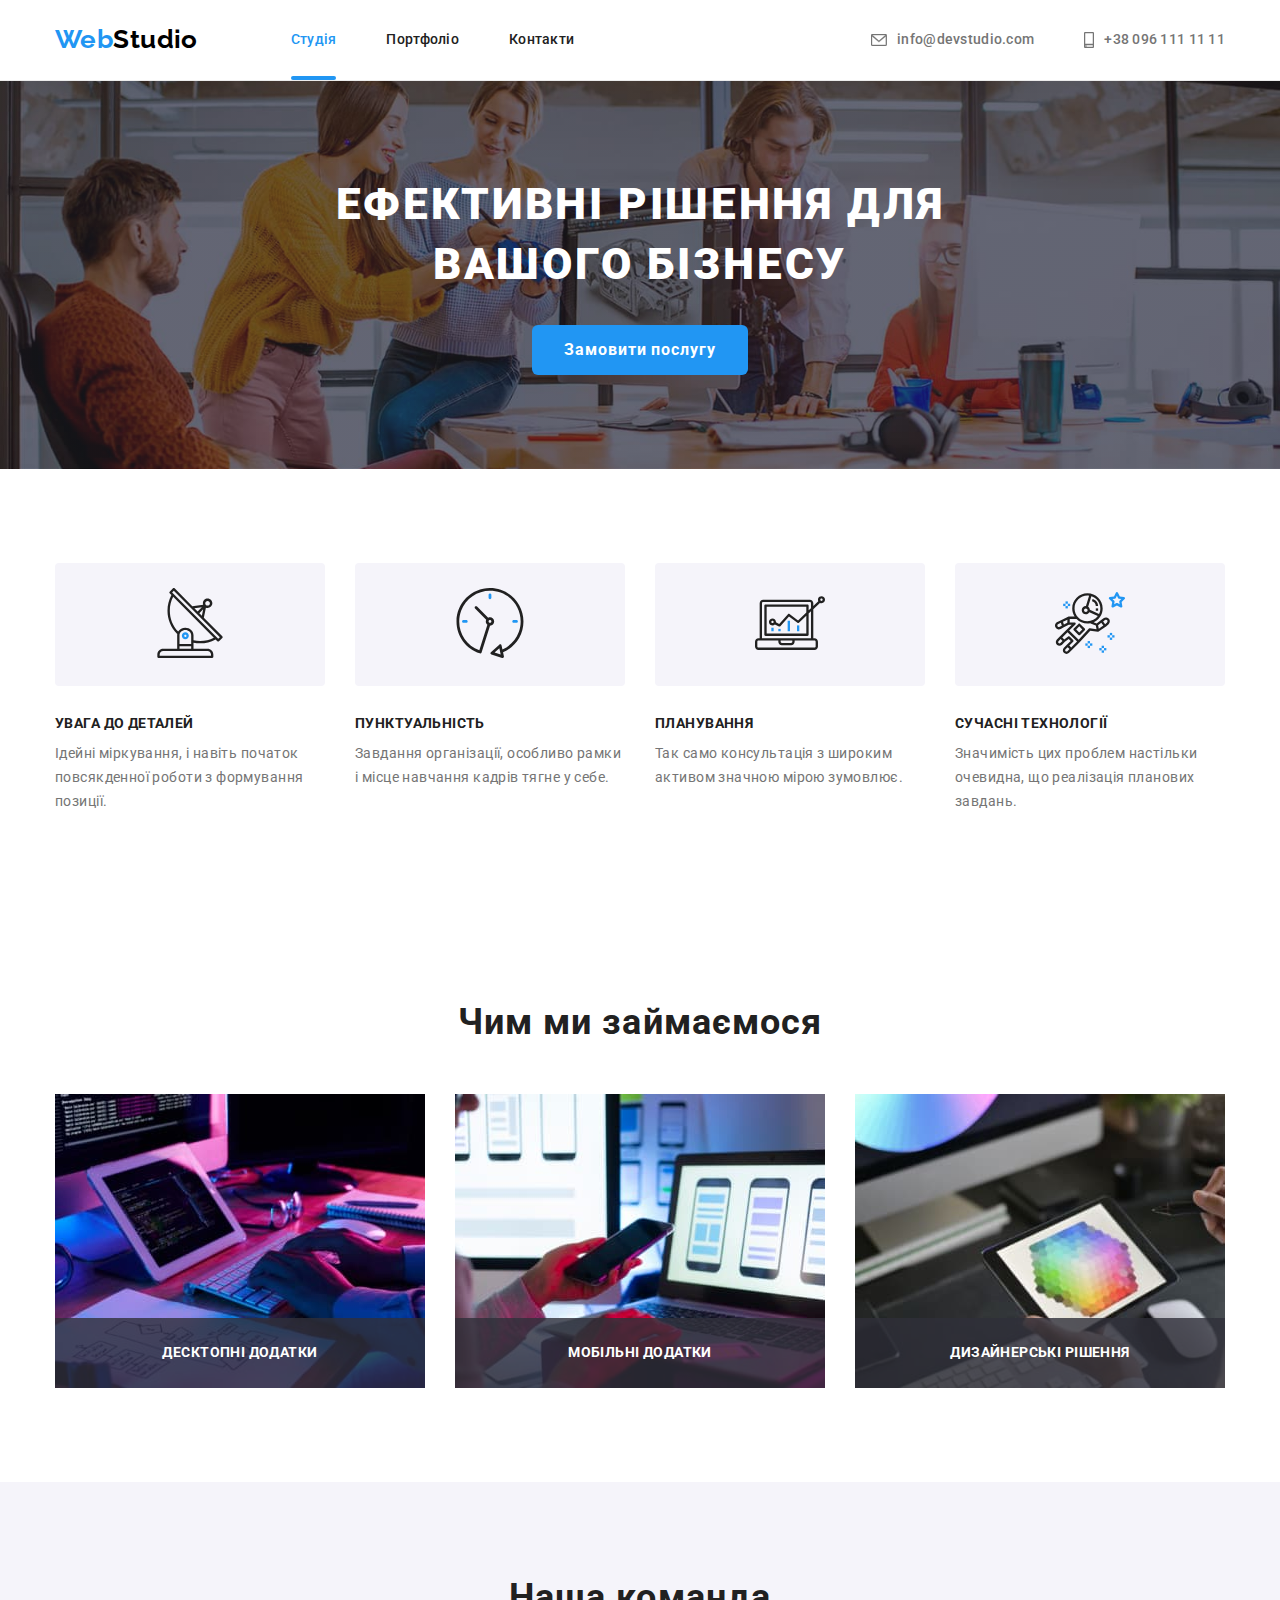
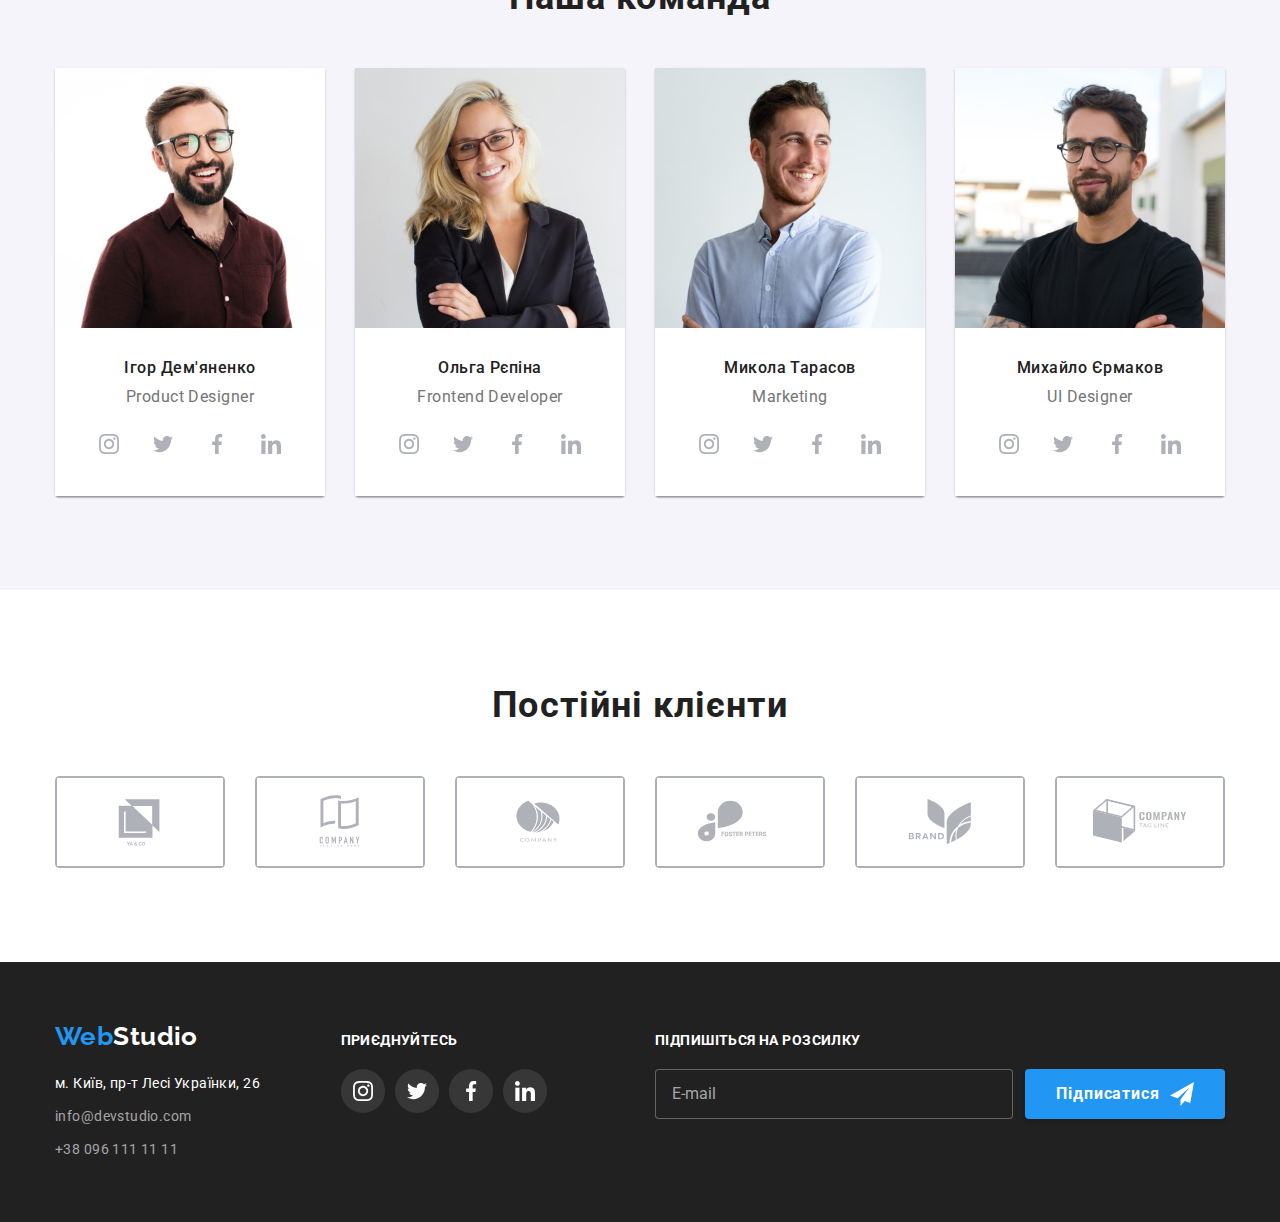
==== commit fcbf9641: "08.12.2022" ====
--- a/index.html
+++ b/index.html
@@ -12,30 +12,30 @@
 <body class="page-body">
     <header class="page-header">
         <div class="container">
-            <nav class="header-nav">
-                <a href="./index.html" class="logo">
-                    <span class="logo-first">Web</span>Studio
+            <nav class="nav page-header__nav">
+                <a href="./index.html" class="logo nav__logo">
+                    <span class="logo__first">Web</span>Studio
                 </a>
         
-                <ul class="site-nav list">
-                    <li class="item"> <a href="./index.html" class="link current">Студія</a></li>
-                    <li class="item"> <a href="./portfolio.html" class="link">Портфоліо</a></li>
-                    <li class="item"> <a href="" class="link">Контакти</a></li>
+                <ul class="nav__list list-site">
+                    <li class="list-site__item"> <a href="./index.html" class="list-site__link current">Студія</a></li>
+                    <li class="list-site__item"> <a href="./portfolio.html" class="list-site__link">Портфоліо</a></li>
+                    <li class="list-site__item"> <a href="" class="list-site__link">Контакти</a></li>
                 </ul>
             </nav>
        
-                <ul class="auth-nav list">
-                    <li class="item"> 
-                        <a href="mailto:info@devstudio.com" class="link">
-                            <svg class="email-icon icon" width="16" height="12">
+                <ul class="nav__list list-auth">
+                    <li class="list-auth__item"> 
+                        <a href="mailto:info@devstudio.com" class="list-auth__link">
+                            <svg class="list-auth__icon" width="16" height="12">
                                 <use href="./images/icons.svg#icon-email"></use>
                             </svg>
                             <span>info@devstudio.com</span>
                         </a>
                     </li>
-                    <li class="item"> 
-                        <a href="tel:+380961111111" class="link">
-                            <svg class="email-icon icon" width="10" height="16">
+                    <li class="list-auth__item"> 
+                        <a href="tel:+380961111111" class="list-auth__link">
+                            <svg class="list-auth__icon" width="10" height="16">
                                 <use href="./images/icons.svg#icon-smartphone"></use>
                             </svg>
                             <span>+38 096 111 11 11</span>
@@ -47,10 +47,10 @@
     </header>
 
     <main>
-            <section class="section-title section">
+            <section class="hero section">
                 <div class="container">
-                    <h1 class="hero">Ефективні рішення для<br> вашого бізнесу</h1>
-                    <button data-modal-open type="button" class="button studio">
+                    <h1 class="hero__title">Ефективні рішення для<br> вашого бізнесу</h1>
+                    <button data-modal-open type="button" class="button button-studio">
                     Замовити послугу
                     </button>
                 </div>
@@ -61,42 +61,42 @@
             <section class="benefits section">
                 <div class="container main-benefits">
                      <h2 hidden>Переваги</h2>
-                     <ul class="list-benefits">
-                        <li class="item">
-                            <div class="list-icons">
+                     <ul class="benefits__list">
+                        <li class="benefits__list__item">
+                            <div class="benefits-icons">
                                 <svg class="icon-benefits" width="70" height="70">
                                     <use href="./images/icons.svg#icon-antenna"></use>
                                </svg>
                             </div>
-                            <h3 class="title">УВАГА ДО ДЕТАЛЕЙ</h3>
-                            <p class="about">Ідейні міркування, і навіть початок повсякденної роботи з формування позиції.</p>
-                        </li>
-                        <li class="item">
-                            <div class="list-icons">
+                            <h3 class="benefits__list__title">УВАГА ДО ДЕТАЛЕЙ</h3>
+                            <p class="benefits__list__about">Ідейні міркування, і навіть початок повсякденної роботи з формування позиції.</p>
+                        </li>
+                        <li class="benefits__list__item">
+                            <div class="benefits-icons">
                                 <svg class="icon-benefits" width="70" height="70">
                                     <use href="./images/icons.svg#icon-clock"></use>
                                </svg>
                             </div>
-                            <h3 class="title">ПУНКТУАЛЬНІСТЬ</h3>
-                            <p class="about">Завдання організації, особливо рамки і місце навчання кадрів тягне у себе.</p>
-                        </li>
-                        <li class="item">
-                            <div class="list-icons">
+                            <h3 class="benefits__list__title">ПУНКТУАЛЬНІСТЬ</h3>
+                            <p class="benefits__list__about">Завдання організації, особливо рамки і місце навчання кадрів тягне у себе.</p>
+                        </li>
+                        <li class="benefits__list__item">
+                            <div class="benefits-icons">
                                 <svg class="icon-benefits" width="70" height="70">
                                     <use href="./images/icons.svg#icon-diagram"></use>
                                </svg>
                             </div>
-                            <h3 class="title">ПЛАНУВАННЯ</h3>
-                            <p class="about">Так само консультація з широким активом значною мірою зумовлює.</p>
-                        </li>
-                        <li class="item">
-                            <div class="list-icons">
+                            <h3 class="benefits__list__title">ПЛАНУВАННЯ</h3>
+                            <p class="benefits__list__about">Так само консультація з широким активом значною мірою зумовлює.</p>
+                        </li>
+                        <li class="benefits__list__item">
+                            <div class="benefits-icons">
                                 <svg class="icon-benefits" width="70" height="70">
                                     <use href="./images/icons.svg#icon-astronaut"></use>
                                </svg>
                             </div>
-                            <h3 class="title">СУЧАСНІ ТЕХНОЛОГІЇ</h3>
-                            <p class="about">Значимість цих проблем настільки очевидна, що реалізація планових завдань.</p>
+                            <h3 class="benefits__list__title">СУЧАСНІ ТЕХНОЛОГІЇ</h3>
+                            <p class="benefits__list__about">Значимість цих проблем настільки очевидна, що реалізація планових завдань.</p>
                         </li>
                     </ul>
                 </div> 
@@ -106,19 +106,19 @@
        
             <section class="work section">
                 <div class="container">
-                    <h2 class="primary-title">Чим ми займаємося</h2>
-                    <ul class="images">
-                        <li class="item">
+                    <h2 class="work__title">Чим ми займаємося</h2>
+                    <ul class="work__images">
+                        <li class="work__images__item work-list">
                             <img src="./images/box1.jpg" alt="Жіночі_руки_на_клавіатурі_працюють_на_ПК" width="370">
-                            <p class="work-deskription">Десктопні додатки</p>
-                        </li>
-                        <li class="item">
+                            <p class="work-list__deskription">Десктопні додатки</p>
+                        </li>
+                        <li class="work__images__item work-list">
                             <img src="./images/box2.jpg" alt="Жіночі_руки_з_мобільним_телефоном_та_ноутбуком" width="370">
-                            <p class="work-deskription">Мобільні додатки</p>
-                        </li>
-                        <li class="item">
+                            <p class="work-list__deskription">Мобільні додатки</p>
+                        </li>
+                        <li class="work__images__item work-list">
                             <img src="./images/box3.jpg" alt="Жіночі_руки_з_планшетом" width="370">
-                            <p class="work-deskription">Дизайнерські рішення</p>
+                            <p class="work-list__deskription">Дизайнерські рішення</p>
                         </li>
                     </ul>    
                 </div>
@@ -128,37 +128,37 @@
        
             <section class="command section">
                 <div class="container">
-                <h2 class="primary-title">Наша команда</h2>
-                <ul class="list-job">
-                    <li class="item"> 
+                <h2 class="command__title">Наша команда</h2>
+                <ul class="command__list-job">
+                    <li class="command__list-job__item job-list"> 
                         <img src="./images/img.jpg" alt="foto_Ігор_Дем'яненко" width="270">
                         <div class="our-team">
-                            <h3 class="name">Ігор Дем'яненко</h3> 
-                            <p class="job-title">Product Designer</p>
-                            <ul class="social-icons list">
-                                <li class="social-item">
-                                    <a href="" class="social-link link">
-                                        <svg class="social-icon" width="20" height="20">
+                            <h3 class="job-list__name">Ігор Дем'яненко</h3> 
+                            <p class="job-list__title">Product Designer</p>
+                            <ul class="job-list__social-icons social">
+                                <li class="social__item">
+                                    <a href="" class="social__item__link">
+                                        <svg class="social__item__link__icon" width="20" height="20">
                                             <use href="./images/icons.svg#icon-instagram"></use>
                                         </svg>   
                                     </a>
                                 </li>
-                                <li class="social-item">
-                                    <a href="" class="social-link link">
-                                        <svg class="social-icon" width="20" height="20">
+                                <li class="social__item">
+                                    <a href="" class="social__item__link">
+                                        <svg class="social__item__link__icon" width="20" height="20">
                                             <use href="./images/icons.svg#icon-twitter"></use>
                                         </svg>   
                                     </a>
                                 </li>
-                                <li class="social-item">
-                                    <a href="" class="social-link link">
-                                        <svg class="social-icon" width="20" height="20">
+                                <li class="social__item">
+                                    <a href="" class="social__item__link">
+                                        <svg class="social__item__link__icon" width="20" height="20">
                                             <use href="./images/icons.svg#icon-facebook"></use>
                                         </svg>   
                                     </a></li>
-                                <li class="social-item">
-                                    <a href="" class="social-link link">
-                                        <svg class="social-icon" width="20" height="20">
+                                <li class="social__item">
+                                    <a href="" class="social__item__link">
+                                        <svg class="social__item__link__icon" width="20" height="20">
                                             <use href="./images/icons.svg#icon-linkedin"></use>
                                         </svg>  
                                     </a>
@@ -167,35 +167,35 @@
                         </div>    
                     </li>
 
-                    <li class="item"> 
+                    <li class="command__list-job__item job-list"> 
                         <img src="./images/img(1).jpg" alt="foto_Ольга_Рєпіна" width="270">
                         <div class="our-team">
-                            <h3 class="name">Ольга Рєпіна</h3>
-                            <p class="job-title">Frontend Developer</p>
-                            <ul class="social-icons list">
-                                <li class="social-item">
-                                    <a href="" class="social-link link">
-                                        <svg class="social-icon" width="20" height="20">
+                            <h3 class="job-list__name">Ольга Рєпіна</h3>
+                            <p class="job-list__title">Frontend Developer</p>
+                            <ul class="job-list__social-icons social">
+                                <li class="social__item">
+                                    <a href="" class="social__item__link">
+                                        <svg class="social__item__link__icon" width="20" height="20">
                                             <use href="./images/icons.svg#icon-instagram"></use>
                                         </svg>   
                                     </a>
                                 </li>
-                                <li class="social-item">
-                                    <a href="" class="social-link link">
-                                        <svg class="social-icon" width="20" height="20">
+                                <li class="social__item">
+                                    <a href="" class="social__item__link">
+                                        <svg class="social__item__link__icon" width="20" height="20">
                                             <use href="./images/icons.svg#icon-twitter"></use>
                                         </svg>   
                                     </a>
                                 </li>
-                                <li class="social-item">
-                                    <a href="" class="social-link link">
-                                        <svg class="social-icon" width="20" height="20">
+                                <li class="social__item">
+                                    <a href="" class="social__item__link">
+                                        <svg class="social__item__link__icon" width="20" height="20">
                                             <use href="./images/icons.svg#icon-facebook"></use>
                                         </svg>   
                                     </a></li>
-                                <li class="social-item">
-                                    <a href="" class="social-link link">
-                                        <svg class="social-icon" width="20" height="20">
+                                <li class="social__item">
+                                    <a href="" class="social__item__link">
+                                        <svg class="social__item__link__icon" width="20" height="20">
                                             <use href="./images/icons.svg#icon-linkedin"></use>
                                         </svg>  
                                     </a>
@@ -204,35 +204,35 @@
 
                         </div>
                     </li>
-                    <li class="item"> 
+                    <li class="command__list-job__item job-list"> 
                         <img src="./images/img(2).jpg" alt="foto_Микола_Тарасов" width="270">
                         <div class="our-team">
-                            <h3 class="name">Микола Тарасов</h3>
-                            <p class="job-title">Marketing</p>
-                            <ul class="social-icons list">
-                                <li class="social-item">
-                                    <a href="" class="social-link link">
-                                        <svg class="social-icon" width="20" height="20">
+                            <h3 class="job-list__name">Микола Тарасов</h3>
+                            <p class="job-list__title">Marketing</p>
+                            <ul class="job-list__social-icons social">
+                                <li class="social__item">
+                                    <a href="" class="social__item__link">
+                                        <svg class="social__item__link__icon" width="20" height="20">
                                             <use href="./images/icons.svg#icon-instagram"></use>
                                         </svg>   
                                     </a>
                                 </li>
-                                <li class="social-item">
-                                    <a href="" class="social-link link">
-                                        <svg class="social-icon" width="20" height="20">
+                                <li class="social__item">
+                                    <a href="" class="social__item__link">
+                                        <svg class="social__item__link__icon" width="20" height="20">
                                             <use href="./images/icons.svg#icon-twitter"></use>
                                         </svg>   
                                     </a>
                                 </li>
-                                <li class="social-item">
-                                    <a href="" class="social-link link">
-                                        <svg class="social-icon" width="20" height="20">
+                                <li class="social__item">
+                                    <a href="" class="social__item__link">
+                                        <svg class="social__item__link__icon" width="20" height="20">
                                             <use href="./images/icons.svg#icon-facebook"></use>
                                         </svg>   
                                     </a></li>
-                                <li class="social-item">
-                                    <a href="" class="social-link link">
-                                        <svg class="social-icon" width="20" height="20">
+                                <li class="social__item">
+                                    <a href="" class="social__item__link">
+                                        <svg class="social__item__link__icon" width="20" height="20">
                                             <use href="./images/icons.svg#icon-linkedin"></use>
                                         </svg>  
                                     </a>
@@ -242,35 +242,35 @@
                         </div>
                     </li>
 
-                    <li class="item">
+                    <li class="command__list-job__item job-list">
                         <img src="./images/img(3).jpg" alt="foto Михайло Єрмаков" width="270">
                         <div class="our-team">
-                            <h3 class="name">Михайло Єрмаков</h3>
-                            <p class="job-title">UI Designer</p>
-                            <ul class="social-icons list">
-                                <li class="social-item">
-                                    <a href="" class="social-link link">
-                                        <svg class="social-icon" width="20" height="20">
+                            <h3 class="job-list__name">Михайло Єрмаков</h3>
+                            <p class="job-list__title">UI Designer</p>
+                            <ul class="job-list__social-icons social">
+                                <li class="social__item">
+                                    <a href="" class="social__item__link">
+                                        <svg class="social__item__link__icon" width="20" height="20">
                                             <use href="./images/icons.svg#icon-instagram"></use>
                                         </svg>   
                                     </a>
                                 </li>
-                                <li class="social-item">
-                                    <a href="" class="social-link link">
-                                        <svg class="social-icon" width="20" height="20">
+                                <li class="social__item">
+                                    <a href="" class="social__item__link">
+                                        <svg class="social__item__link__icon" width="20" height="20">
                                             <use href="./images/icons.svg#icon-twitter"></use>
                                         </svg>   
                                     </a>
                                 </li>
-                                <li class="social-item">
-                                    <a href="" class="social-link link">
-                                        <svg class="social-icon" width="20" height="20">
+                                <li class="social__item">
+                                    <a href="" class="social__item__link">
+                                        <svg class="social__item__link__icon" width="20" height="20">
                                             <use href="./images/icons.svg#icon-facebook"></use>
                                         </svg>   
                                     </a></li>
-                                <li class="social-item">
-                                    <a href="" class="social-link link">
-                                        <svg class="social-icon" width="20" height="20">
+                                <li class="social__item">
+                                    <a href="" class="social__item__link">
+                                        <svg class="social__item__link__icon" width="20" height="20">
                                             <use href="./images/icons.svg#icon-linkedin"></use>
                                         </svg>  
                                     </a>
@@ -283,48 +283,48 @@
                 </div>
             </section>
 
-            <section class="section regular-customer">
+            <section class="section customer">
                 <div class="container">
-                    <h2 class="primary-title">Постійні клієнти</h2>
-                    <ul class="list-customer">
-                         <li class="item">
-                            <a href="" class="logo-customer">
-                                <svg class="logo-icon" width="106" height="60">
+                    <h2 class="customer__title">Постійні клієнти</h2>
+                    <ul class="customer__list">
+                         <li class="customer__list__item list-customer">
+                            <a href="" class="list-customer__logo">
+                                <svg class="list-customer__logo__icon" width="106" height="60">
                                     <use href="./images/icons.svg#icon-ya-end-co"></use>
                                 </svg>
                             </a>
                          </li>
-                         <li class="item">
-                            <a href="" class="logo-customer">
-                                <svg class="logo-icon" width="106" height="60">
+                         <li class="customer__list__item list-customer">
+                            <a href="" class="list-customer__logo">
+                                <svg class="list-customer__logo__icon" width="106" height="60">
                                     <use href="./images/icons.svg#icon-company-th"></use>
                                 </svg>
                             </a>    
                          </li>
-                         <li class="item">
-                            <a href="" class="logo-customer">
-                                <svg class="logo-icon" width="106" height="60">
+                         <li class="customer__list__item list-customer">
+                            <a href="" class="list-customer__logo">
+                                <svg class="list-customer__logo__icon" width="106" height="60">
                                     <use href="./images/icons.svg#icon-company"></use>
                                 </svg>
                             </a>
                          </li>
-                         <li class="item">
-                            <a href="" class="logo-customer">
-                                <svg class="logo-icon" width="106" height="60">
+                         <li class="customer__list__item list-customer">
+                            <a href="" class="list-customer__logo">
+                                <svg class="list-customer__logo__icon" width="106" height="60">
                                     <use href="./images/icons.svg#icon-foster-peters"></use>
                                 </svg>
                             </a>
                          </li>
-                         <li class="item">
-                            <a href="" class="logo-customer">
-                                <svg class="logo-icon" width="106" height="60">
+                         <li class="customer__list__item list-customer">
+                            <a href="" class="list-customer__logo">
+                                <svg class="list-customer__logo__icon" width="106" height="60">
                                     <use href="./images/icons.svg#icon-brand"></use>
                                 </svg>
                             </a>
                          </li>
-                         <li class="item">
-                            <a href="" class="logo-customer">
-                                <svg class="logo-icon" width="106" height="60">
+                         <li class="customer__list__item list-customer">
+                            <a href="" class="list-customer__logo">
+                                <svg class="list-customer__logo__icon" width="106" height="60">
                                     <use href="./images/icons.svg#icon-company-tl"></use>
                                 </svg>
                             </a>
@@ -336,64 +336,64 @@
 
     <footer class="page-footer">
         <div class="container">
-            <div class="box-footer">
-                <a href="./index.html" class="logo footer">
-                    <span class="logo-first">Web</span>Studio
+            <div class="footer">
+                <a href="./index.html" class="footer__logo logo">
+                    <span class="logo__first">Web</span>Studio
                 </a>
            
                 <address>
                     <ul class="basement">
-                        <li class="item"><a href="#" class="adress">м. Київ, пр-т Лесі Українки, 26</a></li>
-                        <li class="item"><a href="mailto:info@devstudio.com" class="contacts mail">info@devstudio.com</a></li>
-                        <li><a href="tel:+380961111111" class="contacts">+38 096 111 11 11</a></li>
+                        <li class="basement__item"><a href="#" class="basement__adress">м. Київ, пр-т Лесі Українки, 26</a></li>
+                        <li class="basement__item"><a href="mailto:info@devstudio.com" class="basement__contacts basement__mail">info@devstudio.com</a></li>
+                        <li><a href="tel:+380961111111" class="basement__contacts">+38 096 111 11 11</a></li>
                     </ul>  
                 </address>
             </div> 
 
             <div class="social-address">
                 <p class="go">приєднуйтесь</p>
-                <ul class="icon-address">
-                    <li class="list-address">
-                        <a href="" class="icons-footer">
-                            <svg class="social-footer" width="20" height="20">
+                <ul class="social-address__icon list-footer">
+                    <li class="list-footer__address">
+                        <a href="" class="list-footer__address__icon">
+                            <svg class="list-footer__address__social" width="20" height="20">
                                 <use href="./images/icons.svg#icon-instagram"></use>
                             </svg>
                         </a>
                     </li>
-                    <li class="list-address">
-                        <a href="" class="icons-footer">
-                            <svg class="social-footer" width="20" height="20">
+                    <li class="list-footer__address">
+                        <a href="" class="list-footer__address__icon">
+                            <svg class="list-footer__address__social" width="20" height="20">
                                 <use href="./images/icons.svg#icon-twitter"></use>
                             </svg>
                         </a>
                     </li>
-                    <li class="list-address">
-                        <a href="" class="icons-footer">
-                            <svg class="social-footer" width="20" height="20">
+                    <li class="list-footer__address">
+                        <a href="" class="list-footer__address__icon">
+                            <svg class="list-footer__address__social" width="20" height="20">
                                 <use href="./images/icons.svg#icon-facebook"></use>
                             </svg>
                         </a>
                     </li>
-                    <li class="list-address">
-                        <a href="" class="icons-footer">
-                            <svg class="social-footer" width="20" height="20">
+                    <li class="list-footer__address">
+                        <a href="" class="list-footer__address__icon">
+                            <svg class="list-footer__address__social" width="20" height="20">
                                 <use href="./images/icons.svg#icon-linkedin"></use>
                             </svg>
                         </a>
                     </li>
                 </ul>
             </div>
-            <div class="mailing-list">
+            <div class="mailing-footer">
                 <p class="go">Підпишіться на розсилку</p>
-                <form name="footer-mailing" class="footer-mailing">
+                <form name="footer-mailing" class="mailing-footer__list">
                     <label>
                         <input type="email"
                         name="footer-mail"
                         placeholder="E-mail"
-                        class="e-mail"/>
+                        class="mailing-footer__list__e-mail"/>
                     </label>
-                    <button type="button" class="footer-button">
-                        <span class="subscription">Підписатися</span>
+                    <button type="button" class="button button-footer">
+                        <span class="button-footer__subscription">Підписатися</span>
                         <svg width="24" height="24">
                             <use href="./images/icons.svg#icon-send"></use>
                         </svg>
@@ -402,6 +402,8 @@
             </div>
         </div>
     </footer>
+
+    
     <div class="backdrop is-hidden" data-modal>
         <div class="modal">
             <button class="close-sign" data-modal-close>
--- a/css/styles.css
+++ b/css/styles.css
@@ -18,7 +18,6 @@
     letter-spacing: 0.03em;
 }
 .section {
-    /* max-width: 1600px; */
     padding-left: 15px;
     padding-right: 15px;
 }
@@ -31,6 +30,7 @@
     padding-right: 15px;
 } 
 
+
 ul,
 h1,
 h2,
@@ -51,7 +51,7 @@
     border-bottom: 1px solid #ECECEC;
 }
 
-.header-nav {
+.page-header__nav {
     display: flex;
     align-items: center;
 }
@@ -62,14 +62,14 @@
 }
 
 
-.site-nav {
+.nav__list {
     display: flex;
     align-items: center;
     margin-left: 93px;
 }
 
 
-.site-nav .item+ .item {
+.nav__list .list-site__item+ .list-site__item {
     margin-left: 50px;
 }
 
@@ -80,24 +80,24 @@
 /* Logo */
 .logo {
     color:#000000;
-    font-family: 'Raleway', cursive;
+    font-family: 'Raleway';
     font-weight: 700;
     font-size: 26px;
     text-decoration: none;
 }
-.header-nav .logo {
+.nav__logo {
     display: block;
     padding-top: 24px;
     padding-bottom: 25px;
 }
 
-.logo-first {
+.logo__first {
     color: var(--accent-color);
 }
 
 
 /* Site nav */
-.site-nav .link {
+.list-site__link {
     display: block;
     padding-top: 32px;
     padding-bottom: 32px;
@@ -115,16 +115,16 @@
     transition-timing-function: var(--timing-fuction);
 
 }
-.site-nav .link:hover,
-.site-nav .link:focus {
+.list-site__link:hover,
+.list-site__link:focus {
     color: var(--accent-color);
 }
-.site-nav .link.current {
+.current {
     color: var(--accent-color);
     position: relative;
 }
 
-.site-nav .link.current::after {
+.current::after {
     content: " ";
     position: absolute;
     left: 0;
@@ -140,17 +140,17 @@
 
 /* Auth-nav */
 
-.auth-nav {
+.list-auth {
     display: flex;
     align-items: center;
     margin-left: auto;
 }
 
-.auth-nav .item+ .item {
+.list-auth__item+ .list-auth__item {
     margin-left: 50px;
 }
 
-.auth-nav .link {
+.list-auth__link {
     color: var(--title-text-color);
     font-weight: 500;
     font-size: 14px;
@@ -166,7 +166,7 @@
     transition-timing-function: var(--timing-fuction);
 }
 
-.auth-nav .link .icon {
+.list-auth__icon {
     margin-right: 10px;
     fill: none;
     stroke: currentColor;
@@ -176,14 +176,39 @@
     transition-timing-function: var(--timing-fuction);
 }
 
-.auth-nav .link:hover,
-.auth-nav .link:focus {
+.list-auth__link:hover,
+.list-auth__link:focus {
     color: var(--accent-color);
 
 }
 
 /* Title */
-.section-title .hero {
+.hero {
+    max-width: 1600px;
+    padding-top: 200px;
+    padding-bottom: 200px;
+    margin: 0 auto;
+ 
+    background-color: var(--primary-text-color);
+    text-align: center;
+
+
+
+    background-image:
+    linear-gradient(
+        rgba(47, 48, 58, 0.4),
+        rgba(47, 48, 58, 0.4)),
+    url(../images/hero\ bg.jpg); 
+    
+    
+    background-position: center;
+    background-size: cover;
+    
+}
+
+
+
+.hero__title {
     margin-top: 0;
     margin-bottom: 30px;
   
@@ -197,67 +222,23 @@
     text-transform: uppercase;
 }
 
-.section-title.section {
-    max-width: 1600px;
-    padding-top: 200px;
-    padding-bottom: 200px;
-    margin: 0 auto;
- 
-    background-color: var(--primary-text-color);
-    text-align: center;
-
-
-
-    background-image:
-    linear-gradient(
-        rgba(47, 48, 58, 0.4),
-        rgba(47, 48, 58, 0.4)),
-    url(../images/hero\ bg.jpg); 
-    
-    
-    background-position: center;
-    background-size: cover;
-    
-}
-
 
 
 
 
 /* Переваги */
-.benefits.section {
+.benefits {
     padding-top: 94px;
     padding-bottom: 94px;
 }
 
-.list-benefits {
+.benefits__list {
     display: flex;
     align-items: flex-start;
     gap: 30px;  
 }
 
-.list-benefits .item {
-    flex-basis: calc((100% - 90px) / 4);
-}
-
-.list-benefits .title {
-    margin-top: 0;
-    margin-bottom: 10px;
-
-    font-size: 14px;
-    line-height: 1.14;
-    letter-spacing: 0.03em;
-    text-transform: uppercase;
-}
-
-.list-benefits .about {
-    color: var(--title-text-color);
-    font-size: 14px;
-    line-height: 1.71;
-    letter-spacing: 0.03em;
-}
-
-.list-benefits .list-icons {
+.benefits-icons {
     padding: 25px 100px;
     border: none;
     border-radius: 4px;
@@ -265,31 +246,53 @@
     margin-bottom: 30px; 
 }
 
+.benefits__list__item {
+    flex-basis: calc((100% - 90px) / 4);
+}
+
+.benefits__list__title {
+    margin-top: 0;
+    margin-bottom: 10px;
+
+    font-size: 14px;
+    line-height: 1.14;
+    letter-spacing: 0.03em;
+    text-transform: uppercase;
+}
+
+.benefits__list__about {
+    color: var(--title-text-color);
+    font-size: 14px;
+    line-height: 1.71;
+    letter-spacing: 0.03em;
+}
+
 
 
 /* Чим ми займаємося */
-.work.section {
+.work {
     padding-bottom: 94px;
     padding-top: 0;
 }
 
-.work .primary-title {
+.work__title {
     font-size: 36px;
     line-height: 1.17;
     text-align: center;
     letter-spacing: 0.03em;
     margin-bottom: 50px;
 }
-.images {
+
+.work__images {
     display: flex;
     justify-content: space-between;
 }
 
-.images .item {
+.work__images__item {
     position: relative;
 }
 
-.images .work-deskription {
+.work-list__deskription {
     font-weight: 700;
     font-size: 14px;
     line-height: 1.14;
@@ -311,24 +314,15 @@
 }
 
 /* Наша команда */
-.command-container {
+.command {
     display: flex;
     justify-content: center;
     background-color: var(--background-color);
-}
-
-.command {
     padding-top: 94px;
     padding-bottom: 94px;
 }
 
-
-.list-job {
-    display: flex;
-    justify-content: space-between;
-}
-
-.command .primary-title {
+.command__title {
     font-size: 36px;
     line-height: 1.17;
     text-align: center;
@@ -337,7 +331,24 @@
     
 }
 
-.command .name  {
+
+.command__list-job {
+    display: flex;
+    justify-content: space-between;
+}
+
+.command__list-job__item {
+    box-shadow: 0px 1px 3px rgba(0, 0, 0, 0.12), 0px 1px 1px rgba(0, 0, 0, 0.14), 0px 2px 1px rgba(0, 0, 0, 0.2);
+    border-radius: 0px 0px 4px 4px;
+} 
+
+.our-team {
+    padding: 30px 0;
+    background-color: var(--primary-white-color);
+}
+
+
+.job-list__name  {
     font-weight: 500;
     font-size: 16px;
     line-height: 1.19;
@@ -346,7 +357,7 @@
     margin-bottom: 10px;
    }
 
-.command .job-title {
+.job-list__title {
     color: var(--title-text-color);
     font-size: 16px;
     line-height: 1.19;
@@ -355,21 +366,7 @@
 }
 
 
-.command {
-    background-color: var(--background-color);
-}
-
-.list-job .item {
-    box-shadow: 0px 1px 3px rgba(0, 0, 0, 0.12), 0px 1px 1px rgba(0, 0, 0, 0.14), 0px 2px 1px rgba(0, 0, 0, 0.2);
-    border-radius: 0px 0px 4px 4px;
-} 
-
-.our-team {
-    padding: 30px 0;
-    background-color: var(--primary-white-color);
-}
-
-.list-job .social-icons {
+.job-list__social-icons {
     display: flex;
     justify-content: center;
     margin-top: 16px;
@@ -377,7 +374,7 @@
 
 
 
-.list-job .social-item {
+.social__item {
     width: 44px;
     height: 44px;
     border-radius: 50%;
@@ -385,11 +382,11 @@
     margin-right: 10px;
 }
 
-.list-job .social-item:last-child {
+.social__item:last-child {
     margin-right: 0;
 }
 
-.list-job .social-link {
+.social__item__link {
     width: 100%;
     height: 100%;
     border-radius: 50%;
@@ -403,23 +400,23 @@
     transition-timing-function: var(--timing-fuction);
 }
 
-.list-job .social-link:hover, 
-.list-job .social-link:focus {
+.social__item__link:hover, 
+.social__item__link:focus {
     background-color: var(--accent-color);
 }
 
-.list-job .social-icon {
+.social__item__link__icon {
     fill: var(--fill-icons); 
 }
 
-.list-job .social-link:hover .social-icon,
-.list-job .social-link:focus .social-icon {
+.social__item__link:hover .social__item__link__icon,
+.social__item__link:focus .social__item__link__icon {
     fill: var(--primary-white-color);
 }
 
 /* Постійні клієнти */
 
-.regular-customer .primary-title {
+.customer__title {
     font-size: 36px;
     line-height: 1.17;
     text-align: center;
@@ -427,13 +424,13 @@
     margin-bottom: 50px;
 }
 
-.list-customer  {
+.customer__list  {
     display: flex;
     align-items: flex-start;
     gap: 30px;
 }
 
-.list-customer .item {
+.customer__list__item {
     width: 170px;
     height: 92px;
     flex-basis: calc((100% - 150px) / 6);
@@ -446,7 +443,7 @@
     transition-timing-function: var(--timing-fuction);
     }
 
-.list-customer .logo-customer {
+.list-customer__logo {
     width: 100%;
     height: 100%;
     color: var(--fill-icons);
@@ -461,17 +458,17 @@
     transition-timing-function: var(--timing-fuction);
 }
 
-.list-customer .logo-icon {
+.list-customer__logo__icon {
     fill: currentColor;
 }
 
-.list-customer .item:hover,
-.list-customer .item:focus {
+.customer__list__item:hover,
+.customer__list__item:focus {
     border: 1px solid var(--accent-color);
 }
 
-.list-customer .logo-customer:hover, 
-.list-customer .logo-customer:focus {
+.list-customer__logo:hover, 
+.list-customer__logo:focus {
     color: var(--accent-color);
 }
 
@@ -480,8 +477,8 @@
 
 /* Button */
 .button {
-    min-width: 216px;
-    border-radius: 6px;
+    
+    border: none;
     cursor: pointer;
     color: var(--primary-white-color);
     background-color: var(--accent-color);
@@ -492,222 +489,83 @@
     letter-spacing: 0.06em;
 }
 
-.button.studio {
+.button-studio {
     padding:10px 32px;
-    border: none;
-}
-
-.backdrop {
-    position: fixed;
-    top: 0;
-    left: 0;
-    width: 100%;
-    height: 100%;
-    background-color: rgba(0, 0, 0, 0.2);
-
-    opacity: 1;
-    transition: opacity 250ms visibility 250ms var(--timing-fuction);
-}
-
-.backdrop.is-hidden {
-    opacity: 0;
-    pointer-events: none;
-    visibility: none;
-}
-
-.backdrop.is-hidden .modal {
-    transform: scale(0.9);
-}
-
-.modal {
-    position: absolute;
-    top: 50%;
-    left: 50%;
-    width: 528px;
-    height: 581px;
-    border-radius: 4px;
-    background-color: rgba(255, 255, 255, 1);
-    box-shadow: 0 4px 4px 0 rgba(0, 0, 0, 0.25);
-
-    transform: translate(-50%, -50%) scale(1);
-    transition: transform 250ms var(--timing-fuction);
-}
-
-.modal .close-sign {
-    position: absolute;
-    display: flex;
+    min-width: 216px;
+    height: 50px;
+    border-radius: 6px;
+}
+
+/* Footer button */
+.button-footer {
+    display: flex;
+    align-items: center;
     justify-content: center;
-    cursor: pointer;
-    align-items: center;
-    top: 8px;
-    right: 8px;
-    width: 30px;
-    height: 30px;
-    border: 1px solid #ECECEC;
-    border-radius: 50%;
-    background-color: var(--primary-white-color);
-} 
-.close-sign .icon-close {
-    fill: var(--primary-text-color);
-    transition: fill 250ms var(--timing-fuction);
-}
-
-.close-sign .icon-close:hover,
-.close-sign .icon-close:focus {
-    fill: var(--accent-color);
-}
-
-.modal-tittle {
-    display: flex;
-    justify-content: center;
-    align-items: center;
-    width: 448px;
-    height: 23px;
-    margin-bottom: 12px;
-    font-weight: 700;
-    font-size: 20px;
-    line-height: 1.15;
-    text-align: center;
-    letter-spacing: 0.03em;
-    color: #212121;
-}
-
-.modal-form {
-    padding: 40px;
-}
-
-.modal-label {
-    font-size: 12px;
-    line-height: 1.17;
-    letter-spacing: 0.01em;
-    color: var(--title-text-color);
-    margin-bottom: 4px;
-    
-}
-
-.modal-input {
-    width: 100%;
-    height: 40px;
-    cursor: pointer;
-    border-radius: 4px;
-    border: 1px solid rgba(33, 33, 33, 0.2);
-    padding: 12px;
-    padding-left: 42px;
-
-    transition: outline 250ms var(--timing-fuction);
-}
-
-.input-wrapper {
-    position: relative;
-    margin-bottom: 10px;
-}
-
-.input-icon {
-    position: absolute;
-    left: 12px;
-    top: 50%;
-    transform: translateY(-50%);
-    fill: var(--primary-text-color);
-
-    transition: fill 250ms var(--timing-fuction);
-}
-
-.modal-input.commentarea {
-    padding: 12px 16px;
-    height: 120px;
-    resize: none;
-    color: rgba(117, 117, 117, 0.5);
-    margin-bottom: 20px;
-}
-
-
-.modal-input:focus + .input-icon {
-    fill: var(--accent-color);
-}
-.modal-input:focus {
-    outline: 1px solid var(--accent-color);  
-}
-
-.modal-input.commentarea::placeholder {
-    color: rgba(117, 117, 117, 0.5);
-}
-
-
-.check-line {
-    padding-left: 13px;
-    margin-bottom: 30px;
-}
-
-.checkbox-agree {
-    display: flex;
-    align-items: center;
-    cursor: pointer;
-    font-size: 14px;
-    line-height: 1.71;
-    letter-spacing: 0.03em;
-    color: var(--title-text-color);
-} 
-
-.checkbox-agree .icon-wrapper {
-    width: 16px;
-    height: 15px;
-    margin-right: 8px;
-    border: 2px solid var(--primary-text-color);
-    border-radius: 2px;
-    display: flex;
-    align-items: center;
-    justify-content: center;
-}
-
-.checkbox-agree .agree-icon {
-    fill: transparent;
-    border: none;
-}
-
-.check-line input:checked + .checkbox-agree .icon-wrapper {
-    background: #2196F3;
-    border: none;
-}
-
-.check-line input:checked + .checkbox-agree .agree-icon {
-    fill: var(--primary-white-color);
-}
-
-.agree-link {
-    margin-left: 5px;
-    text-decoration-line: underline;
-    color: #2196F3;
-
-}
-
-.modal-buttom {
-    font-size: 16px;
-    line-height: 1.88;
-    
-    display: flex;
-    align-items: center;
-    justify-content: center;
-    margin: auto;
-    letter-spacing: 0.06em;
-    
     width: 200px;
     height: 50px;
+    box-shadow: 0px 4px 4px rgba(0, 0, 0, 0.15);
+    border-radius: 4px;
+}
+
+.button-footer__subscription {
+    margin-right: 10px;
+}
+
+/* Portfolio button */
+
+.button-portfolio {
     cursor: pointer;
+    border: none;
+    border-radius: 6px;
+    font-family: inherit;
+    font-weight: 500;
+    font-size: 16px;
+    line-height: 1.63;
+    letter-spacing: 0.03em;
+    color: var(--primary-text-color);
+    text-decoration: none;
+
+    transition-property: color, background-color, box-shadow;
+    transition-duration: 250ms;
+    transition-timing-function: var(--timing-fuction);
+}
+
+.button-portfolio:hover,
+.button-portfolio:focus {
     color: var(--primary-white-color);
     background-color: var(--accent-color);
-    border: none;
-    border-radius: 4px;
-    box-shadow: 0px 4px 4px rgba(0, 0, 0, 0.15);
-    margin-bottom: 4px;
-}
-
-
-/* Footer */
-footer {
+    box-shadow: 0 4px 4px 0 rgba(0, 0, 0, 0.25);
+}
+
+.button-portfolio .first {
+    padding: 6px 25px;
+}
+.button-portfolio .other {
+    padding: 6px 22px;
+}
+
+
+/* Footer 1 box */
+.page-footer {
     background-color: var(--primary-text-color);
-}
-
-.logo.footer {
+    padding-top: 60px;
+    padding-bottom: 60px;
+}
+
+.page-footer .container {
+    display: flex;
+    align-items: baseline;
+    justify-content: space-between;
+
+}
+
+.footer {
+    display: flex;
+    flex-direction: column;
+    margin-right: 70px;
+} 
+
+.footer__logo {
     display: block;
     margin-bottom: 20px;
 
@@ -719,11 +577,11 @@
     font-style: normal;
 }
 
-.basement .item {
+.basement__item {
     margin-bottom: 9px;
 }
 
-.adress {
+.basement__adress {
     color: var(--primary-white-color);
     font-size: 14px;
     line-height: 1.71;
@@ -735,7 +593,7 @@
     transition-timing-function: var(--timing-fuction);
 }
 
-.contacts {
+.basement__contacts {
     color: rgba(255, 255, 255, 0.6);
     font-size: 14px;
     line-height: 1.71;
@@ -747,48 +605,29 @@
     transition-timing-function: var(--timing-fuction);
 }
 
-.contacts.mail {
+.basement__mail {
     margin-bottom: 9px;
 }
 
-.basement .adress:hover,
-.basement .adress:focus {
+.basement__adress:hover,
+.basement__adress:focus {
     color: var(--accent-color);
 }
 
-.basement .contacts:hover,
-.basement .contacts:focus {
+.basement__contacts:hover,
+.basement__contacts:focus {
     color: var(--accent-color);
 
 }
 
-
-
-.page-footer {
-    padding-top: 60px;
-    padding-bottom: 60px;
-}
-
-.page-footer .container {
-    display: flex;
-    align-items: baseline;
-    justify-content: space-between;
-
-}
-
-.page-footer .box-footer {
-    display: flex;
-    flex-direction: column;
-    margin-right: 70px;
-} 
-
-.container .logo .footer {
-    margin-bottom: 20px;
+/* Footer 2 box */
+
+.social-address {
+    margin-right: 98px;
 }
 
 .go {
     color: var(--primary-white-color);
-    /* font-family: 'Roboto'; */
     font-weight: 700;
     font-size: 14px;
     line-height: 1.14;
@@ -797,12 +636,12 @@
 
     margin-bottom: 20px;
 }
-.social-address .icon-address {
-    display: flex;
-    align-items: center;
-}
-
-.icon-address .list-address {
+.social-address__icon {
+    display: flex;
+    align-items: center;
+}
+
+.list-footer__address {
     width: 44px;
     height: 44px;
     border-radius: 50%;
@@ -814,11 +653,11 @@
     transition-duration: 250ms;
     transition-timing-function: var(--timing-fuction);
 }
-.icon-address .list-address:last-child {
+.list-footer__address:last-child {
     margin-right: 0;
 }
 
-.icon-address .icons-footer {
+.list-footer__address__icon {
     width: 100%;
     height: 100%;
     display: flex;
@@ -832,32 +671,31 @@
     transition-timing-function: var(--timing-fuction);
 }
 
-.list-address .social-footer {
+.list-footer__address__social {
     fill:var(--primary-white-color);
 }
 
-.icon-address .list-address:hover,
-.icon-address .list-address:focus {
+.list-footer__address:hover,
+.list-footer__address:focus {
     background-color: var(--accent-color);
 }
 
-.icon-address .icons-footer:focus {
+.list-footer__address__icon:focus {
     background-color: var(--accent-color);
 }
 
-.social-address {
-    margin-right: 98px;
-}
-
-.mailing-list {
+
+/* Footer 3 box */
+
+.mailing-footer {
     position: relative;
 }
 
-.footer-mailing {
-    display: flex;
-}
-
-.e-mail {
+.mailing-footer__list {
+    display: flex;
+}
+
+.mailing-footer__list__e-mail {
     cursor: pointer;
     width: 358px;
     height: 50px;
@@ -872,146 +710,56 @@
     padding-left: 16px;
 }
 
-.e-mail:checked {
+.mailing-footer__list__e-mail:checked {
     border: 1px solid var(--accent-color);
 }
 
-.e-mail::placeholder {
+.mailing-footer__list__e-mail::placeholder {
     font-size: 16px;
     line-height: 1.25;
     color: rgba(255, 255, 255, 0.6);
 }
 
-.footer-button {
-    display: flex;
-    align-items: center;
+
+/* Portfolio */
+
+.menu__filter {
+    display: flex;
     justify-content: center;
-    width: 200px;
-    height: 50px;
-    background-color: var(--accent-color);
-    color: var(--primary-white-color);
-    box-shadow: 0px 4px 4px rgba(0, 0, 0, 0.15);
-    border-radius: 4px;
-    cursor: pointer;
-    border: none;
-}
-
-.subscription {
-    margin-right: 10px;
-    font-weight: 700;
-    font-size: 16px;
-    line-height: 1.88;
-}
-
-
-
-
-/* Portfolio */
-
-.page-filter .item:not(:last-child) {
+    margin-bottom: 50px;
+}
+
+.menu__filter .item:not(:last-child) {
     margin-right: 8px;
 }
 
-.filter.portfolio {
-    padding: 6px 25px;
-}
-
-
-.filter.portfolio-one {
-    padding: 6px 22px;
-}
-
-.filter {
-    cursor: pointer;
-    border: none;
-    border-radius: 6px;
-    font-family: inherit;
-    font-weight: 500;
-    font-size: 16px;
-    line-height: 1.63;
-    letter-spacing: 0.03em;
-
-    transition-property: color, background-color, box-shadow;
-    transition-duration: 250ms;
-    transition-timing-function: var(--timing-fuction);
-}
-
-.filter:hover,
-.filter:focus {
-    color: var(--primary-white-color);
-    background-color: var(--accent-color);
-    box-shadow: 0 4px 4px 0 rgba(0, 0, 0, 0.25);
-}
-
-
-
-.section .link {
-    color: var(--primary-text-color);
-    text-decoration: none;
-}
-
-.section .choice {
-    font-weight: 700;
-    font-size: 18px;
-    line-height: 2;
-    letter-spacing: 0.06em;
-    
-}
-
-.section .view {
-    color: var(--title-text-color);
-    font-size: 16px;
-    line-height: 1.88;
-    letter-spacing: 0.03em;
-    
-}
+.menu__link {
+    display: flex;
+    flex-wrap: wrap;
+    gap: 30px;
+    flex-basis: calc((100% - 60px) / 3);
+} 
+
 
 .section {
     padding-top: 94px;
     padding-bottom: 94px;
 }
 
-.page-filter {
-    display: flex;
-    justify-content: center;
-    margin-bottom: 50px;
-}
-
-
- 
-
-.page-link {
-    display: flex;
-    flex-wrap: wrap;
-    gap: 30px;
-}
-
-.page-link  {
-    flex-basis: calc((100% - 60px) / 3);
-      
-} 
-
-
-.under-photo {
-    padding: 20px 24px;
-    border-bottom: 1px solid var(--border-color);
-    border-left: 1px solid var(--border-color);
-    border-right: 1px solid var(--border-color);
-}
-
 img {
     display: block;
 }
-.page-link .link {
+.picture__link {
     display: block;
+    text-decoration: none;
 
     transition-property: box-shadow;
     transition-duration: 250ms;
     transition-timing-function: var(--timing-fuction);
 }
 
-.page-link .link:hover,
-.page-link .link:focus {
+.picture__link:hover,
+.picture__link:focus {
    box-shadow: 0 4px 4px 0 rgba(0, 0, 0, 0.25); 
 } 
 
@@ -1020,8 +768,7 @@
     overflow: hidden
 }
 
-
-.text {
+.picture__link__text {
     font-size: 18px;
     line-height: 1.56;
     letter-spacing: 0.03em;
@@ -1043,7 +790,239 @@
     opacity 250ms cubic-bezier(0.4, 0, 0.2, 1); 
 }
 
-.page-link .item:hover .text {
+.menu__link__item:hover .picture__link__text {
     transform: translateY(0);
     opacity: 1;
 }
+
+.under-photo {
+    padding: 20px 24px;
+    border-bottom: 1px solid var(--border-color);
+    border-left: 1px solid var(--border-color);
+    border-right: 1px solid var(--border-color);
+}
+
+.picture__link__choice {
+    font-weight: 700;
+    font-size: 18px;
+    line-height: 2;
+    letter-spacing: 0.06em;
+    color: var(--primary-text-color);
+    
+}
+
+.picture__link__view {
+    color: var(--title-text-color);
+    font-size: 16px;
+    line-height: 1.88;
+    letter-spacing: 0.03em;
+    
+}
+
+
+/* Modalka */
+
+
+.backdrop {
+    position: fixed;
+    top: 0;
+    left: 0;
+    width: 100%;
+    height: 100%;
+    background-color: rgba(0, 0, 0, 0.2);
+
+    opacity: 1;
+    transition: opacity 250ms visibility 250ms var(--timing-fuction);
+}
+
+.backdrop.is-hidden {
+    opacity: 0;
+    pointer-events: none;
+    visibility: none;
+}
+
+.backdrop.is-hidden .modal {
+    transform: scale(0.9);
+}
+
+.modal {
+    position: absolute;
+    top: 50%;
+    left: 50%;
+    width: 528px;
+    height: 581px;
+    border-radius: 4px;
+    background-color: rgba(255, 255, 255, 1);
+    box-shadow: 0 4px 4px 0 rgba(0, 0, 0, 0.25);
+
+    transform: translate(-50%, -50%) scale(1);
+    transition: transform 250ms var(--timing-fuction);
+}
+
+.modal .close-sign {
+    position: absolute;
+    display: flex;
+    justify-content: center;
+    cursor: pointer;
+    align-items: center;
+    top: 8px;
+    right: 8px;
+    width: 30px;
+    height: 30px;
+    border: 1px solid #ECECEC;
+    border-radius: 50%;
+    background-color: var(--primary-white-color);
+} 
+.close-sign .icon-close {
+    fill: var(--primary-text-color);
+    transition: fill 250ms var(--timing-fuction);
+}
+
+.close-sign .icon-close:hover,
+.close-sign .icon-close:focus {
+    fill: var(--accent-color);
+}
+
+.modal-tittle {
+    display: flex;
+    justify-content: center;
+    align-items: center;
+    width: 448px;
+    height: 23px;
+    margin-bottom: 12px;
+    font-weight: 700;
+    font-size: 20px;
+    line-height: 1.15;
+    text-align: center;
+    letter-spacing: 0.03em;
+    color: #212121;
+}
+
+.modal-form {
+    padding: 40px;
+}
+
+.modal-label {
+    font-size: 12px;
+    line-height: 1.17;
+    letter-spacing: 0.01em;
+    color: var(--title-text-color);
+    margin-bottom: 4px;
+    
+}
+
+.modal-input {
+    width: 100%;
+    height: 40px;
+    cursor: pointer;
+    border-radius: 4px;
+    border: 1px solid rgba(33, 33, 33, 0.2);
+    padding: 12px;
+    padding-left: 42px;
+
+    transition: outline 250ms var(--timing-fuction);
+}
+
+.input-wrapper {
+    position: relative;
+    margin-bottom: 10px;
+}
+
+.input-icon {
+    position: absolute;
+    left: 12px;
+    top: 50%;
+    transform: translateY(-50%);
+    fill: var(--primary-text-color);
+
+    transition: fill 250ms var(--timing-fuction);
+}
+
+.modal-input.commentarea {
+    padding: 12px 16px;
+    height: 120px;
+    resize: none;
+    color: rgba(117, 117, 117, 0.5);
+    margin-bottom: 20px;
+}
+
+
+.modal-input:focus + .input-icon {
+    fill: var(--accent-color);
+}
+.modal-input:focus {
+    outline: 1px solid var(--accent-color);  
+}
+
+.modal-input.commentarea::placeholder {
+    color: rgba(117, 117, 117, 0.5);
+}
+
+
+.check-line {
+    padding-left: 13px;
+    margin-bottom: 30px;
+}
+
+.checkbox-agree {
+    display: flex;
+    align-items: center;
+    cursor: pointer;
+    font-size: 14px;
+    line-height: 1.71;
+    letter-spacing: 0.03em;
+    color: var(--title-text-color);
+} 
+
+.checkbox-agree .icon-wrapper {
+    width: 16px;
+    height: 15px;
+    margin-right: 8px;
+    border: 2px solid var(--primary-text-color);
+    border-radius: 2px;
+    display: flex;
+    align-items: center;
+    justify-content: center;
+}
+
+.checkbox-agree .agree-icon {
+    fill: transparent;
+    border: none;
+}
+
+.check-line input:checked + .checkbox-agree .icon-wrapper {
+    background: #2196F3;
+    border: none;
+}
+
+.check-line input:checked + .checkbox-agree .agree-icon {
+    fill: var(--primary-white-color);
+}
+
+.agree-link {
+    margin-left: 5px;
+    text-decoration-line: underline;
+    color: #2196F3;
+
+}
+
+.modal-buttom {
+    font-size: 16px;
+    line-height: 1.88;
+    
+    display: flex;
+    align-items: center;
+    justify-content: center;
+    margin: auto;
+    letter-spacing: 0.06em;
+    
+    width: 200px;
+    height: 50px;
+    cursor: pointer;
+    color: var(--primary-white-color);
+    background-color: var(--accent-color);
+    border: none;
+    border-radius: 4px;
+    box-shadow: 0px 4px 4px rgba(0, 0, 0, 0.15);
+    margin-bottom: 4px;
+}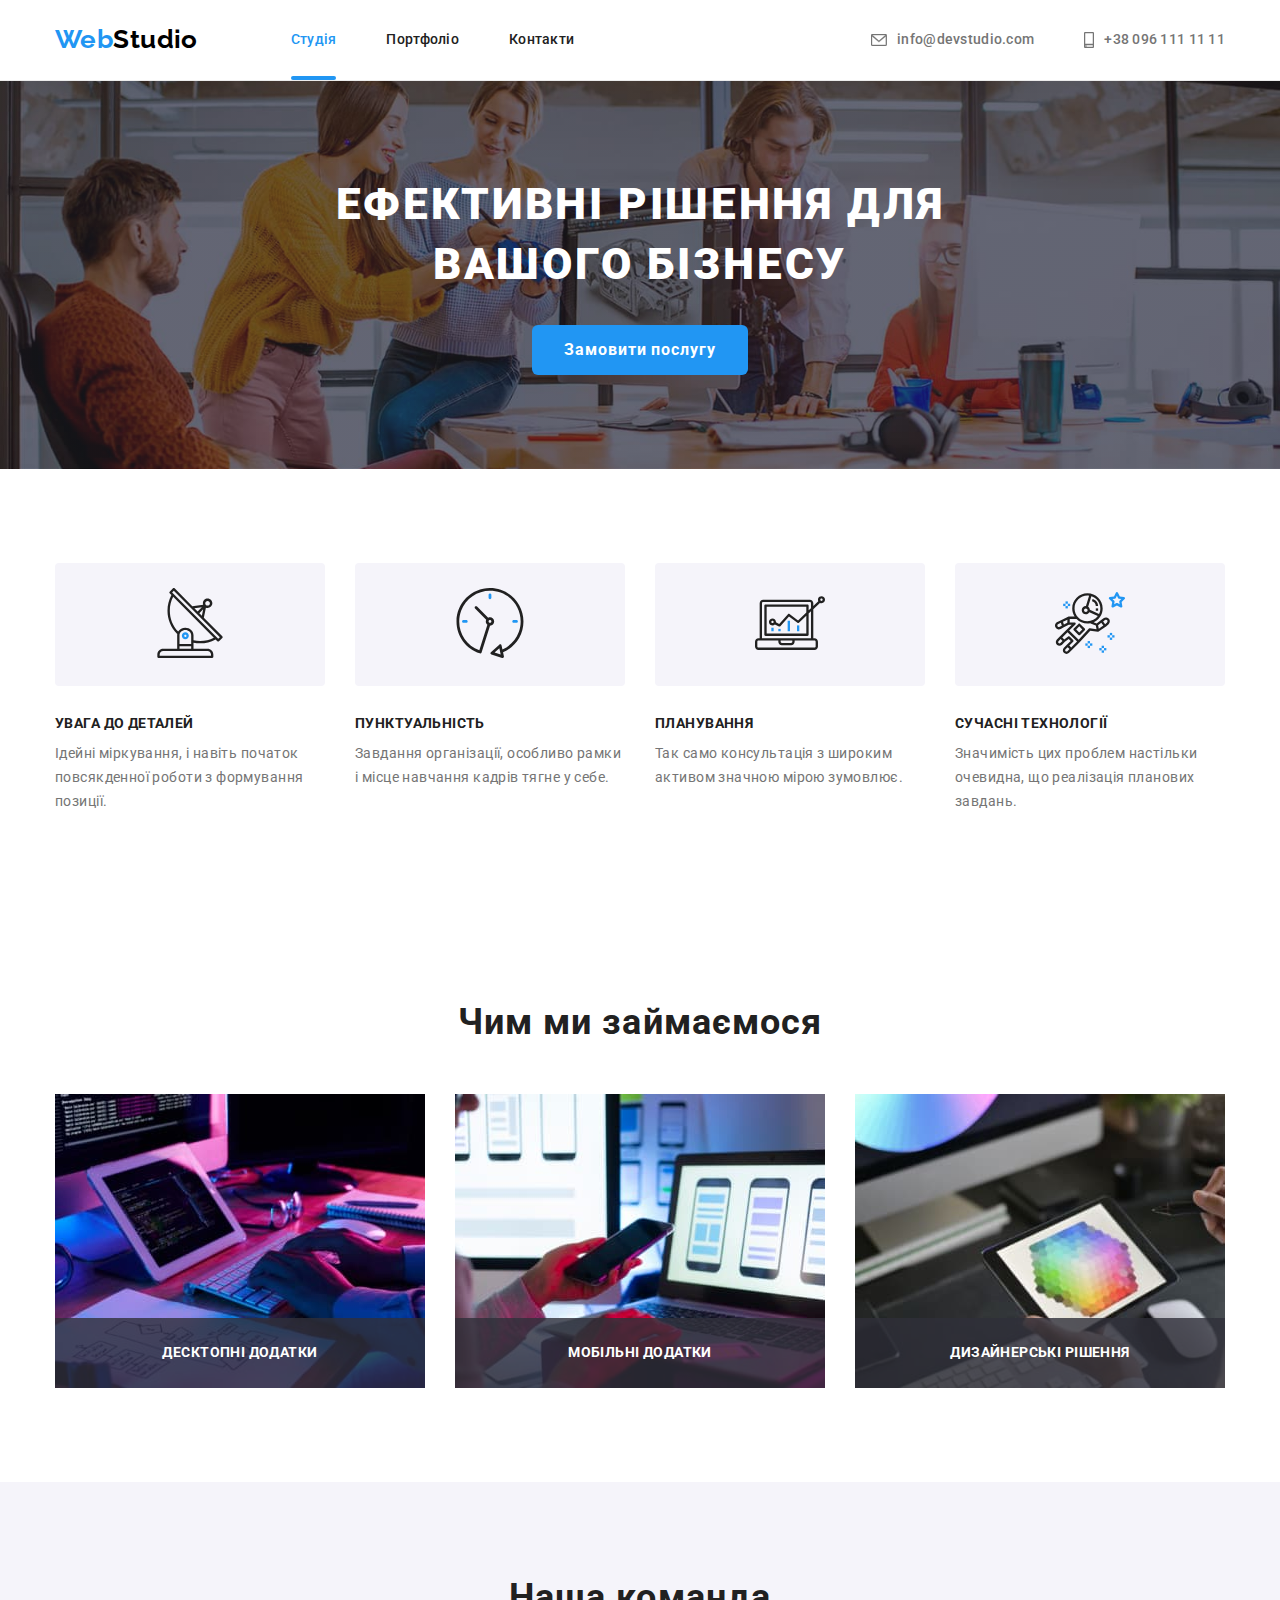
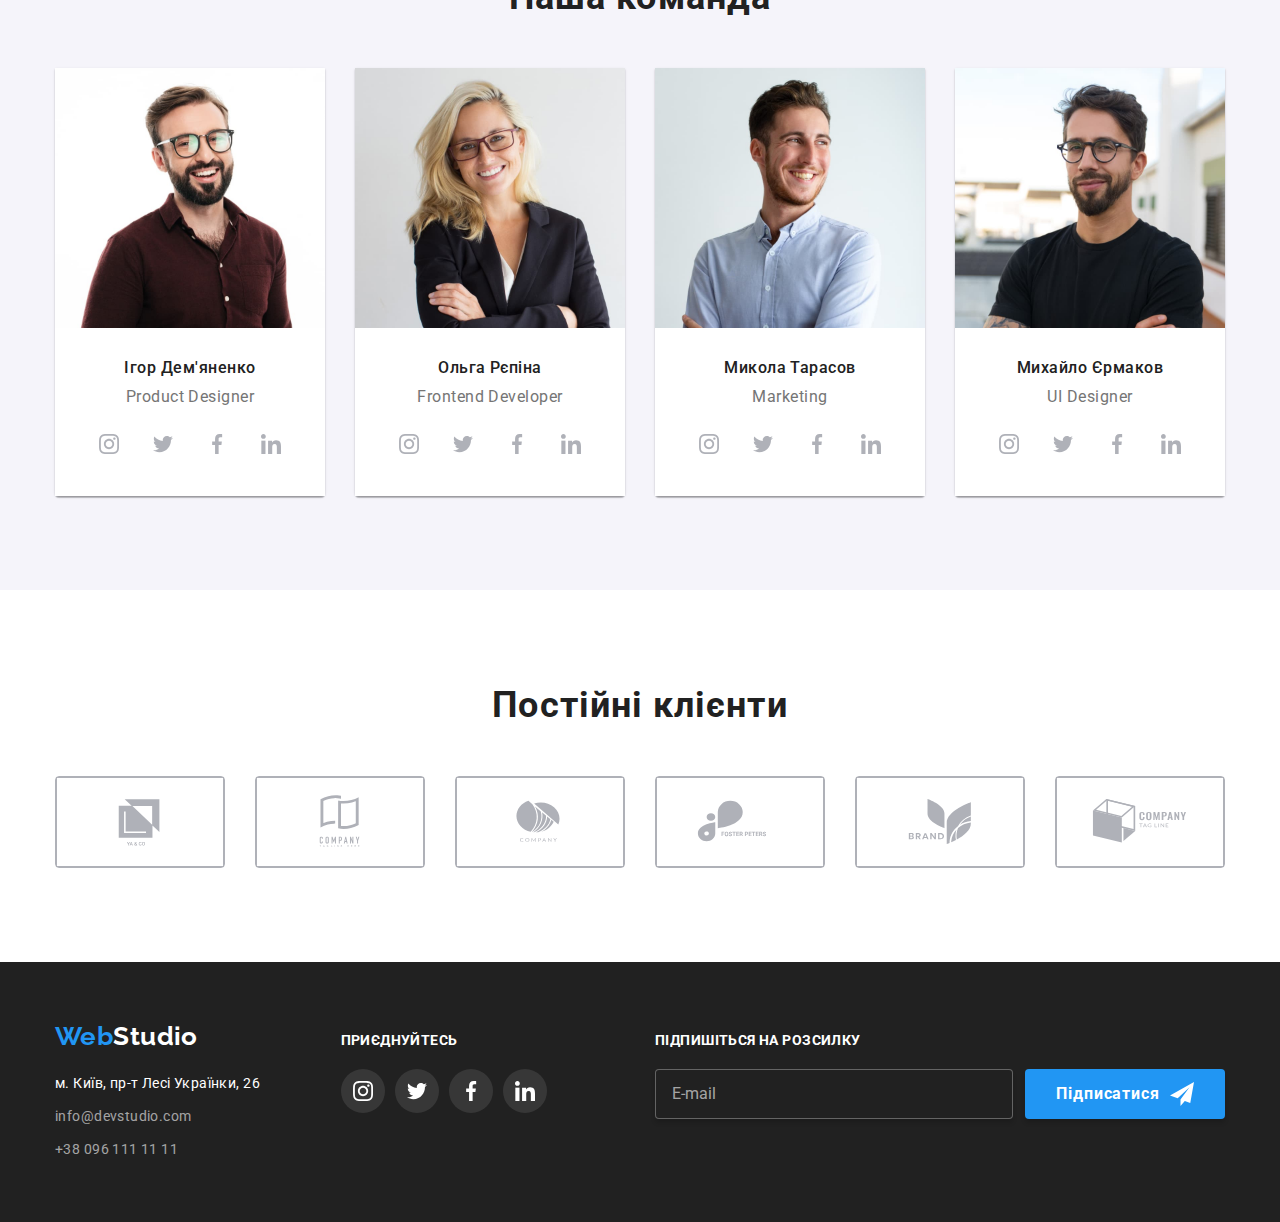
==== commit ed4c7bfb: "home work 7" ====
--- a/index.html
+++ b/index.html
@@ -7,7 +7,7 @@
     <title>WebStudio</title>
     <link href="https://fonts.googleapis.com/css2?family=Raleway:wght@700&family=Roboto:wght@400;500;700;900&display=swap" rel="stylesheet"/>
     <link rel="stylesheet" href="https://cdnjs.cloudflare.com/ajax/libs/modern-normalize/1.1.0/modern-normalize.min.css"/>
-    <link rel="stylesheet" href="./css/styles.css"/>
+    <link rel="stylesheet" href="./css/main.min.css"/>
 </head>
 <body class="page-body">
     <header class="page-header">
--- a/css/main.min.css
+++ b/css/main.min.css
@@ -0,0 +1 @@
+:root{--primary-text-color:#212121;--title-text-color:#757575;--accent-color:#2196F3;--primary-white-color:#Ffffff;--background-color:#F5F4FA;--border-color:#EEEEEE;--fill-icons: #AFB1B8;--timing-fuction: cubic-bezier(0.4, 0, 0.2, 1)}body{background-color:var(--primary-white-color);color:var(--primary-text-color);font-family:"Roboto",sans-serif;font-size:14px;letter-spacing:.03em}.section{padding-left:15px;padding-right:15px}.container{margin-left:auto;margin-right:auto;width:1200px;padding-left:15px;padding-right:15px}ul,h1,h2,h3,p{margin:0;padding:0}ul{list-style:none}.button{border:none;cursor:pointer;color:var(--primary-white-color);background-color:var(--accent-color);font-family:inherit;font-weight:700;font-size:16px;line-height:1.88;letter-spacing:.06em}.button-studio{padding:10px 32px;min-width:216px;height:50px;border-radius:6px}.button-footer{display:-webkit-box;display:-ms-flexbox;display:flex;-webkit-box-align:center;-ms-flex-align:center;align-items:center;-webkit-box-pack:center;-ms-flex-pack:center;justify-content:center;width:200px;height:50px;-webkit-box-shadow:0px 4px 4px rgba(0,0,0,.15);box-shadow:0px 4px 4px rgba(0,0,0,.15);border-radius:4px}.button-footer__subscription{margin-right:10px}.button-portfolio{cursor:pointer;border:none;border-radius:6px;font-family:inherit;font-weight:500;font-size:16px;line-height:1.63;letter-spacing:.03em;color:var(--primary-text-color);text-decoration:none;-webkit-transition-property:color,background-color,-webkit-box-shadow;transition-property:color,background-color,-webkit-box-shadow;transition-property:color,background-color,box-shadow;transition-property:color,background-color,box-shadow,-webkit-box-shadow;-webkit-transition-duration:250ms;transition-duration:250ms;-webkit-transition-timing-function:var(--timing-fuction);transition-timing-function:var(--timing-fuction)}.button-portfolio:hover,.button-portfolio:focus{color:var(--primary-white-color);background-color:var(--accent-color);-webkit-box-shadow:0 4px 4px 0 rgba(0,0,0,.25);box-shadow:0 4px 4px 0 rgba(0,0,0,.25)}.button-portfolio .first{padding:6px 25px}.button-portfolio .other{padding:6px 22px}.backdrop{position:fixed;top:0;left:0;width:100%;height:100%;background-color:rgba(0,0,0,.2);opacity:1;-webkit-transition:opacity 250ms visibility 250ms var(--timing-fuction);transition:opacity 250ms visibility 250ms var(--timing-fuction)}.backdrop.is-hidden{opacity:0;pointer-events:none;visibility:none}.backdrop.is-hidden .modal{-webkit-transform:scale(0.9);transform:scale(0.9)}.modal{position:absolute;top:50%;left:50%;width:528px;height:581px;border-radius:4px;background-color:#fff;-webkit-box-shadow:0 4px 4px 0 rgba(0,0,0,.25);box-shadow:0 4px 4px 0 rgba(0,0,0,.25);-webkit-transform:translate(-50%, -50%) scale(1);transform:translate(-50%, -50%) scale(1);-webkit-transition:-webkit-transform 250ms var(--timing-fuction);transition:-webkit-transform 250ms var(--timing-fuction);transition:transform 250ms var(--timing-fuction);transition:transform 250ms var(--timing-fuction), -webkit-transform 250ms var(--timing-fuction)}.modal .close-sign{position:absolute;display:-webkit-box;display:-ms-flexbox;display:flex;-webkit-box-pack:center;-ms-flex-pack:center;justify-content:center;cursor:pointer;-webkit-box-align:center;-ms-flex-align:center;align-items:center;top:8px;right:8px;width:30px;height:30px;border:1px solid #ececec;border-radius:50%;background-color:var(--primary-white-color)}.close-sign .icon-close{fill:var(--primary-text-color);-webkit-transition:fill 250ms var(--timing-fuction);transition:fill 250ms var(--timing-fuction)}.close-sign .icon-close:hover,.close-sign .icon-close:focus{fill:var(--accent-color)}.modal-tittle{display:-webkit-box;display:-ms-flexbox;display:flex;-webkit-box-pack:center;-ms-flex-pack:center;justify-content:center;-webkit-box-align:center;-ms-flex-align:center;align-items:center;width:448px;height:23px;margin-bottom:12px;font-weight:700;font-size:20px;line-height:1.15;text-align:center;letter-spacing:.03em;color:#212121}.modal-form{padding:40px}.modal-label{font-size:12px;line-height:1.17;letter-spacing:.01em;color:var(--title-text-color);margin-bottom:4px}.modal-input{width:100%;height:40px;cursor:pointer;border-radius:4px;border:1px solid rgba(33,33,33,.2);padding:12px;padding-left:42px;-webkit-transition:outline 250ms var(--timing-fuction);transition:outline 250ms var(--timing-fuction)}.input-wrapper{position:relative;margin-bottom:10px}.input-icon{position:absolute;left:12px;top:50%;-webkit-transform:translateY(-50%);transform:translateY(-50%);fill:var(--primary-text-color);-webkit-transition:fill 250ms var(--timing-fuction);transition:fill 250ms var(--timing-fuction)}.modal-input.commentarea{padding:12px 16px;height:120px;resize:none;color:rgba(117,117,117,.5);margin-bottom:20px}.modal-input:focus+.input-icon{fill:var(--accent-color)}.modal-input:focus{outline:1px solid var(--accent-color)}.modal-input.commentarea::-webkit-input-placeholder{color:rgba(117,117,117,.5)}.modal-input.commentarea::-moz-placeholder{color:rgba(117,117,117,.5)}.modal-input.commentarea:-ms-input-placeholder{color:rgba(117,117,117,.5)}.modal-input.commentarea::-ms-input-placeholder{color:rgba(117,117,117,.5)}.modal-input.commentarea::placeholder{color:rgba(117,117,117,.5)}.check-line{padding-left:13px;margin-bottom:30px}.checkbox-agree{display:-webkit-box;display:-ms-flexbox;display:flex;-webkit-box-align:center;-ms-flex-align:center;align-items:center;cursor:pointer;font-size:14px;line-height:1.71;letter-spacing:.03em;color:var(--title-text-color)}.checkbox-agree .icon-wrapper{width:16px;height:15px;margin-right:8px;border:2px solid var(--primary-text-color);border-radius:2px;display:-webkit-box;display:-ms-flexbox;display:flex;-webkit-box-align:center;-ms-flex-align:center;align-items:center;-webkit-box-pack:center;-ms-flex-pack:center;justify-content:center}.checkbox-agree .agree-icon{fill:rgba(0,0,0,0);border:none}.check-line input:checked+.checkbox-agree .icon-wrapper{background:#2196f3;border:none}.check-line input:checked+.checkbox-agree .agree-icon{fill:var(--primary-white-color)}.agree-link{margin-left:5px;-webkit-text-decoration-line:underline;text-decoration-line:underline;color:#2196f3}.modal-buttom{font-size:16px;line-height:1.88;display:-webkit-box;display:-ms-flexbox;display:flex;-webkit-box-align:center;-ms-flex-align:center;align-items:center;-webkit-box-pack:center;-ms-flex-pack:center;justify-content:center;margin:auto;letter-spacing:.06em;width:200px;height:50px;cursor:pointer;color:var(--primary-white-color);background-color:var(--accent-color);border:none;border-radius:4px;-webkit-box-shadow:0px 4px 4px rgba(0,0,0,.15);box-shadow:0px 4px 4px rgba(0,0,0,.15);margin-bottom:4px}.page-header{border-bottom:1px solid #ececec}.page-header__nav{display:-webkit-box;display:-ms-flexbox;display:flex;-webkit-box-align:center;-ms-flex-align:center;align-items:center}.page-header .container{display:-webkit-box;display:-ms-flexbox;display:flex;-webkit-box-align:center;-ms-flex-align:center;align-items:center}.nav__list{display:-webkit-box;display:-ms-flexbox;display:flex;-webkit-box-align:center;-ms-flex-align:center;align-items:center;margin-left:93px}.nav__list .list-site__item+.list-site__item{margin-left:50px}.logo{color:#000;font-family:"Raleway";font-weight:700;font-size:26px;text-decoration:none}.nav__logo{display:block;padding-top:24px;padding-bottom:25px}.logo__first{color:var(--accent-color)}.list-site__link{display:block;padding-top:32px;padding-bottom:32px;color:var(--primary-text-color);font-weight:500;font-size:14px;line-height:1.14;letter-spacing:.02em;text-decoration:none;-webkit-transition-property:color;transition-property:color;-webkit-transition-duration:250ms;transition-duration:250ms;-webkit-transition-timing-function:var(--timing-fuction);transition-timing-function:var(--timing-fuction)}.list-site__link:hover,.list-site__link:focus{color:var(--accent-color)}.current{color:var(--accent-color);position:relative}.current::after{content:" ";position:absolute;left:0;bottom:0;background-color:var(--accent-color);display:block;width:100%;height:4px;border-radius:2px}.list-auth{display:-webkit-box;display:-ms-flexbox;display:flex;-webkit-box-align:center;-ms-flex-align:center;align-items:center;margin-left:auto}.list-auth__item+.list-auth__item{margin-left:50px}.list-auth__link{color:var(--title-text-color);font-weight:500;font-size:14px;line-height:1.14;letter-spacing:.02em;text-decoration:none;display:-webkit-box;display:-ms-flexbox;display:flex;-webkit-box-align:center;-ms-flex-align:center;align-items:center;-webkit-transition-property:color;transition-property:color;-webkit-transition-duration:250ms;transition-duration:250ms;-webkit-transition-timing-function:var(--timing-fuction);transition-timing-function:var(--timing-fuction)}.list-auth__icon{margin-right:10px;fill:none;stroke:currentColor;-webkit-transition-property:color;transition-property:color;-webkit-transition-duration:250ms;transition-duration:250ms;-webkit-transition-timing-function:var(--timing-fuction);transition-timing-function:var(--timing-fuction)}.list-auth__link:hover,.list-auth__link:focus{color:var(--accent-color)}.hero{max-width:1600px;padding-top:200px;padding-bottom:200px;margin:0 auto;background-color:var(--primary-text-color);text-align:center;background-image:-webkit-gradient(linear, left top, left bottom, from(rgba(47, 48, 58, 0.4)), to(rgba(47, 48, 58, 0.4))),url(../images/hero\ bg.jpg);background-image:linear-gradient(rgba(47, 48, 58, 0.4), rgba(47, 48, 58, 0.4)),url(../images/hero\ bg.jpg);background-position:center;background-size:cover}.hero__title{margin-top:0;margin-bottom:30px;color:var(--primary-white-color);font-weight:900;font-size:44px;line-height:1.36;text-align:center;letter-spacing:.06em;text-transform:uppercase}.benefits{padding-top:94px;padding-bottom:94px}.benefits__list{display:-webkit-box;display:-ms-flexbox;display:flex;-webkit-box-align:start;-ms-flex-align:start;align-items:flex-start;gap:30px}.benefits-icons{padding:25px 100px;border:none;border-radius:4px;background-color:var(--background-color);margin-bottom:30px}.benefits__list__item{-ms-flex-preferred-size:calc((100% - 90px)/4);flex-basis:calc((100% - 90px)/4)}.benefits__list__title{margin-top:0;margin-bottom:10px;font-size:14px;line-height:1.14;letter-spacing:.03em;text-transform:uppercase}.benefits__list__about{color:var(--title-text-color);font-size:14px;line-height:1.71;letter-spacing:.03em}.work{padding-bottom:94px;padding-top:0}.work__title{font-size:36px;line-height:1.17;text-align:center;letter-spacing:.03em;margin-bottom:50px}.work__images{display:-webkit-box;display:-ms-flexbox;display:flex;-webkit-box-pack:justify;-ms-flex-pack:justify;justify-content:space-between}.work__images__item{position:relative}.work-list__deskription{font-weight:700;font-size:14px;line-height:1.14;text-align:center;letter-spacing:.03em;text-transform:uppercase;width:370px;height:70px;color:var(--primary-white-color);background-color:rgba(47,48,58,.8);position:absolute;bottom:0;display:-webkit-box;display:-ms-flexbox;display:flex;-webkit-box-align:center;-ms-flex-align:center;align-items:center;-webkit-box-pack:center;-ms-flex-pack:center;justify-content:center}.command{display:-webkit-box;display:-ms-flexbox;display:flex;-webkit-box-pack:center;-ms-flex-pack:center;justify-content:center;background-color:var(--background-color);padding-top:94px;padding-bottom:94px}.command__title{font-size:36px;line-height:1.17;text-align:center;letter-spacing:.03em;margin-bottom:50px}.command__list-job{display:-webkit-box;display:-ms-flexbox;display:flex;-webkit-box-pack:justify;-ms-flex-pack:justify;justify-content:space-between}.command__list-job__item{-webkit-box-shadow:0px 1px 3px rgba(0,0,0,.12),0px 1px 1px rgba(0,0,0,.14),0px 2px 1px rgba(0,0,0,.2);box-shadow:0px 1px 3px rgba(0,0,0,.12),0px 1px 1px rgba(0,0,0,.14),0px 2px 1px rgba(0,0,0,.2);border-radius:0px 0px 4px 4px}.our-team{padding:30px 0;background-color:var(--primary-white-color)}.job-list__name{font-weight:500;font-size:16px;line-height:1.19;text-align:center;letter-spacing:.03em;margin-bottom:10px}.job-list__title{color:var(--title-text-color);font-size:16px;line-height:1.19;text-align:center;letter-spacing:.03em}.job-list__social-icons{display:-webkit-box;display:-ms-flexbox;display:flex;-webkit-box-pack:center;-ms-flex-pack:center;justify-content:center;margin-top:16px}.social__item{width:44px;height:44px;border-radius:50%;margin-right:10px}.social__item:last-child{margin-right:0}.social__item__link{width:100%;height:100%;border-radius:50%;display:-webkit-box;display:-ms-flexbox;display:flex;-webkit-box-align:center;-ms-flex-align:center;align-items:center;-webkit-box-pack:center;-ms-flex-pack:center;justify-content:center;color:var(--fill-icons);-webkit-transition-property:background-color;transition-property:background-color;-webkit-transition-duration:250ms;transition-duration:250ms;-webkit-transition-timing-function:var(--timing-fuction);transition-timing-function:var(--timing-fuction)}.social__item__link:hover,.social__item__link:focus{background-color:var(--accent-color)}.social__item__link__icon{fill:var(--fill-icons)}.social__item__link:hover .social__item__link__icon,.social__item__link:focus .social__item__link__icon{fill:var(--primary-white-color)}.customer__title{font-size:36px;line-height:1.17;text-align:center;letter-spacing:.03em;margin-bottom:50px}.customer__list{display:-webkit-box;display:-ms-flexbox;display:flex;-webkit-box-align:start;-ms-flex-align:start;align-items:flex-start;gap:30px}.customer__list__item{width:170px;height:92px;-ms-flex-preferred-size:calc((100% - 150px)/6);flex-basis:calc((100% - 150px)/6);background-color:var(--primary-white-color);border:1px solid var(--fill-icons);border-radius:4px;-webkit-transition-property:border;transition-property:border;-webkit-transition-duration:250ms;transition-duration:250ms;-webkit-transition-timing-function:var(--timing-fuction);transition-timing-function:var(--timing-fuction)}.list-customer__logo{width:100%;height:100%;color:var(--fill-icons);border:1px solid var(--fill-icons);display:-webkit-box;display:-ms-flexbox;display:flex;-webkit-box-align:center;-ms-flex-align:center;align-items:center;-webkit-box-pack:center;-ms-flex-pack:center;justify-content:center;-webkit-transition-property:color;transition-property:color;-webkit-transition-duration:250ms;transition-duration:250ms;-webkit-transition-timing-function:var(--timing-fuction);transition-timing-function:var(--timing-fuction)}.list-customer__logo__icon{fill:currentColor}.customer__list__item:hover,.customer__list__item:focus{border:1px solid var(--accent-color)}.list-customer__logo:hover,.list-customer__logo:focus{color:var(--accent-color)}.page-footer{background-color:var(--primary-text-color);padding-top:60px;padding-bottom:60px}.page-footer .container{display:-webkit-box;display:-ms-flexbox;display:flex;-webkit-box-align:baseline;-ms-flex-align:baseline;align-items:baseline;-webkit-box-pack:justify;-ms-flex-pack:justify;justify-content:space-between}.footer{display:-webkit-box;display:-ms-flexbox;display:flex;-webkit-box-orient:vertical;-webkit-box-direction:normal;-ms-flex-direction:column;flex-direction:column;margin-right:70px}.footer__logo{display:block;margin-bottom:20px;color:var(--primary-white-color)}address{font-style:normal}.basement__item{margin-bottom:9px}.basement__adress{color:var(--primary-white-color);font-size:14px;line-height:1.71;letter-spacing:.03em;text-decoration:none;-webkit-transition-property:color;transition-property:color;-webkit-transition-duration:250ms;transition-duration:250ms;-webkit-transition-timing-function:var(--timing-fuction);transition-timing-function:var(--timing-fuction)}.basement__contacts{color:rgba(255,255,255,.6);font-size:14px;line-height:1.71;letter-spacing:.03em;text-decoration:none;-webkit-transition-property:color;transition-property:color;-webkit-transition-duration:250ms;transition-duration:250ms;-webkit-transition-timing-function:var(--timing-fuction);transition-timing-function:var(--timing-fuction)}.basement__mail{margin-bottom:9px}.basement__adress:hover,.basement__adress:focus{color:var(--accent-color)}.basement__contacts:hover,.basement__contacts:focus{color:var(--accent-color)}.social-address{margin-right:98px}.go{color:var(--primary-white-color);font-weight:700;font-size:14px;line-height:1.14;letter-spacing:.03em;text-transform:uppercase;margin-bottom:20px}.social-address__icon{display:-webkit-box;display:-ms-flexbox;display:flex;-webkit-box-align:center;-ms-flex-align:center;align-items:center}.list-footer__address{width:44px;height:44px;border-radius:50%;background-color:rgba(255,255,255,.1);margin-right:10px;-webkit-transition-property:background-color;transition-property:background-color;-webkit-transition-duration:250ms;transition-duration:250ms;-webkit-transition-timing-function:var(--timing-fuction);transition-timing-function:var(--timing-fuction)}.list-footer__address:last-child{margin-right:0}.list-footer__address__icon{width:100%;height:100%;display:-webkit-box;display:-ms-flexbox;display:flex;-webkit-box-align:center;-ms-flex-align:center;align-items:center;-webkit-box-pack:center;-ms-flex-pack:center;justify-content:center;border-radius:50%;color:var(--primary-white-color);-webkit-transition-property:background-color;transition-property:background-color;-webkit-transition-duration:250ms;transition-duration:250ms;-webkit-transition-timing-function:var(--timing-fuction);transition-timing-function:var(--timing-fuction)}.list-footer__address__social{fill:var(--primary-white-color)}.list-footer__address:hover,.list-footer__address:focus{background-color:var(--accent-color)}.list-footer__address__icon:focus{background-color:var(--accent-color)}.mailing-footer{position:relative}.mailing-footer__list{display:-webkit-box;display:-ms-flexbox;display:flex}.mailing-footer__list__e-mail{cursor:pointer;width:358px;height:50px;margin-right:12px;border:1px solid rgba(255,255,255,.3);-webkit-box-shadow:0px 4px 4px rgba(0,0,0,.15);box-shadow:0px 4px 4px rgba(0,0,0,.15);border-radius:4px;background-color:var(--primary-text-color);font-size:16px;line-height:1.25;color:var(--primary-white-color);padding-left:16px}.mailing-footer__list__e-mail:checked{border:1px solid var(--accent-color)}.mailing-footer__list__e-mail::-webkit-input-placeholder{font-size:16px;line-height:1.25;color:rgba(255,255,255,.6)}.mailing-footer__list__e-mail::-moz-placeholder{font-size:16px;line-height:1.25;color:rgba(255,255,255,.6)}.mailing-footer__list__e-mail:-ms-input-placeholder{font-size:16px;line-height:1.25;color:rgba(255,255,255,.6)}.mailing-footer__list__e-mail::-ms-input-placeholder{font-size:16px;line-height:1.25;color:rgba(255,255,255,.6)}.mailing-footer__list__e-mail::placeholder{font-size:16px;line-height:1.25;color:rgba(255,255,255,.6)}.menu__filter{display:-webkit-box;display:-ms-flexbox;display:flex;-webkit-box-pack:center;-ms-flex-pack:center;justify-content:center;margin-bottom:50px}.menu__filter .item:not(:last-child){margin-right:8px}.menu__link{display:-webkit-box;display:-ms-flexbox;display:flex;-ms-flex-wrap:wrap;flex-wrap:wrap;gap:30px;-ms-flex-preferred-size:calc((100% - 60px)/3);flex-basis:calc((100% - 60px)/3)}.section{padding-top:94px;padding-bottom:94px}img{display:block}.picture__link{display:block;text-decoration:none;-webkit-transition-property:-webkit-box-shadow;transition-property:-webkit-box-shadow;transition-property:box-shadow;transition-property:box-shadow, -webkit-box-shadow;-webkit-transition-duration:250ms;transition-duration:250ms;-webkit-transition-timing-function:var(--timing-fuction);transition-timing-function:var(--timing-fuction)}.picture__link:hover,.picture__link:focus{-webkit-box-shadow:0 4px 4px 0 rgba(0,0,0,.25);box-shadow:0 4px 4px 0 rgba(0,0,0,.25)}.wrapper{position:relative;overflow:hidden}.picture__link__text{font-size:18px;line-height:1.56;letter-spacing:.03em;text-shadow:0px 4px 4px rgba(0,0,0,.25);color:var(--primary-white-color);background-color:rgba(33,150,243,.9);position:absolute;width:100%;height:100%;top:0;left:0;padding:63px 24px;-webkit-transform:translateY(100%);transform:translateY(100%);opacity:0;-webkit-transition:opacity 250ms cubic-bezier(0.4, 0, 0.2, 1),-webkit-transform 250ms cubic-bezier(0.4, 0, 0.2, 1);transition:opacity 250ms cubic-bezier(0.4, 0, 0.2, 1),-webkit-transform 250ms cubic-bezier(0.4, 0, 0.2, 1);transition:transform 250ms cubic-bezier(0.4, 0, 0.2, 1),opacity 250ms cubic-bezier(0.4, 0, 0.2, 1);transition:transform 250ms cubic-bezier(0.4, 0, 0.2, 1),opacity 250ms cubic-bezier(0.4, 0, 0.2, 1),-webkit-transform 250ms cubic-bezier(0.4, 0, 0.2, 1)}.menu__link__item:hover .picture__link__text{-webkit-transform:translateY(0);transform:translateY(0);opacity:1}.under-photo{padding:20px 24px;border-bottom:1px solid var(--border-color);border-left:1px solid var(--border-color);border-right:1px solid var(--border-color)}.picture__link__choice{font-weight:700;font-size:18px;line-height:2;letter-spacing:.06em;color:var(--primary-text-color)}.picture__link__view{color:var(--title-text-color);font-size:16px;line-height:1.88;letter-spacing:.03em}/*# sourceMappingURL=main.min.css.map */